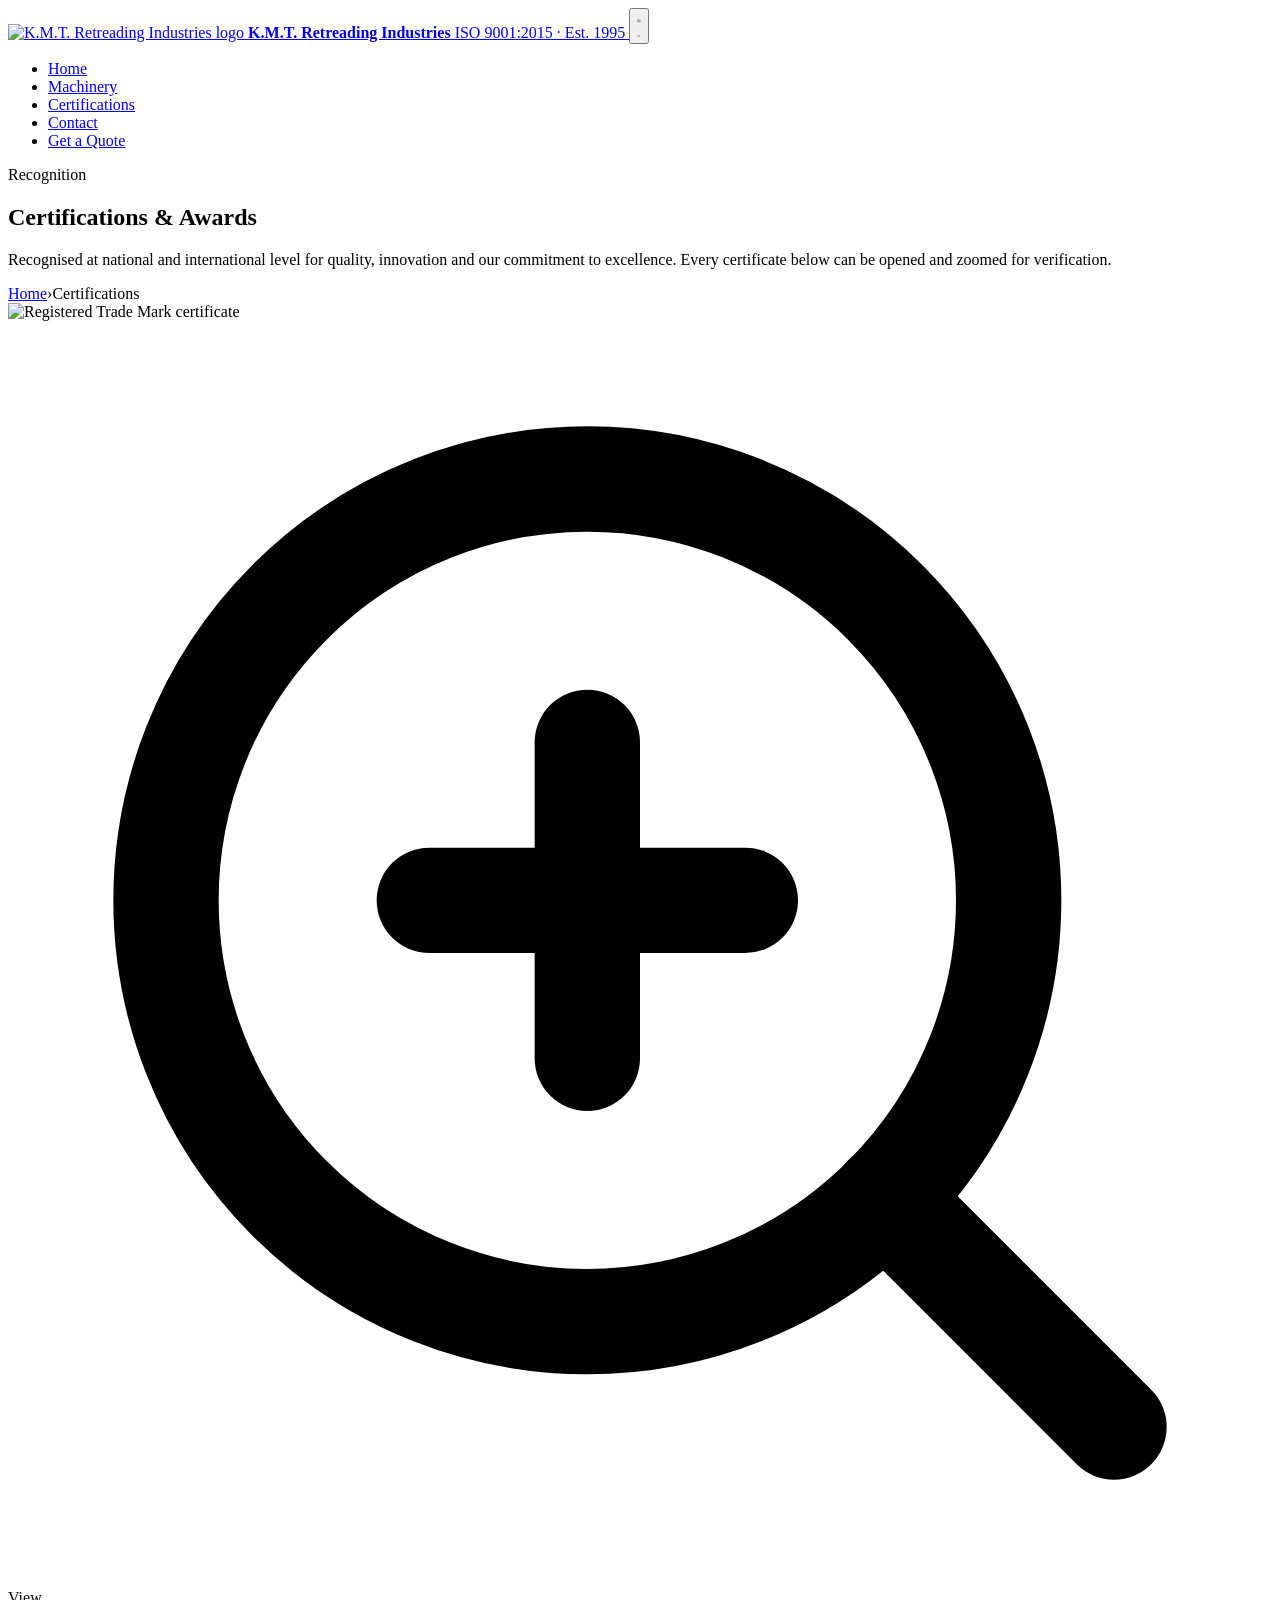
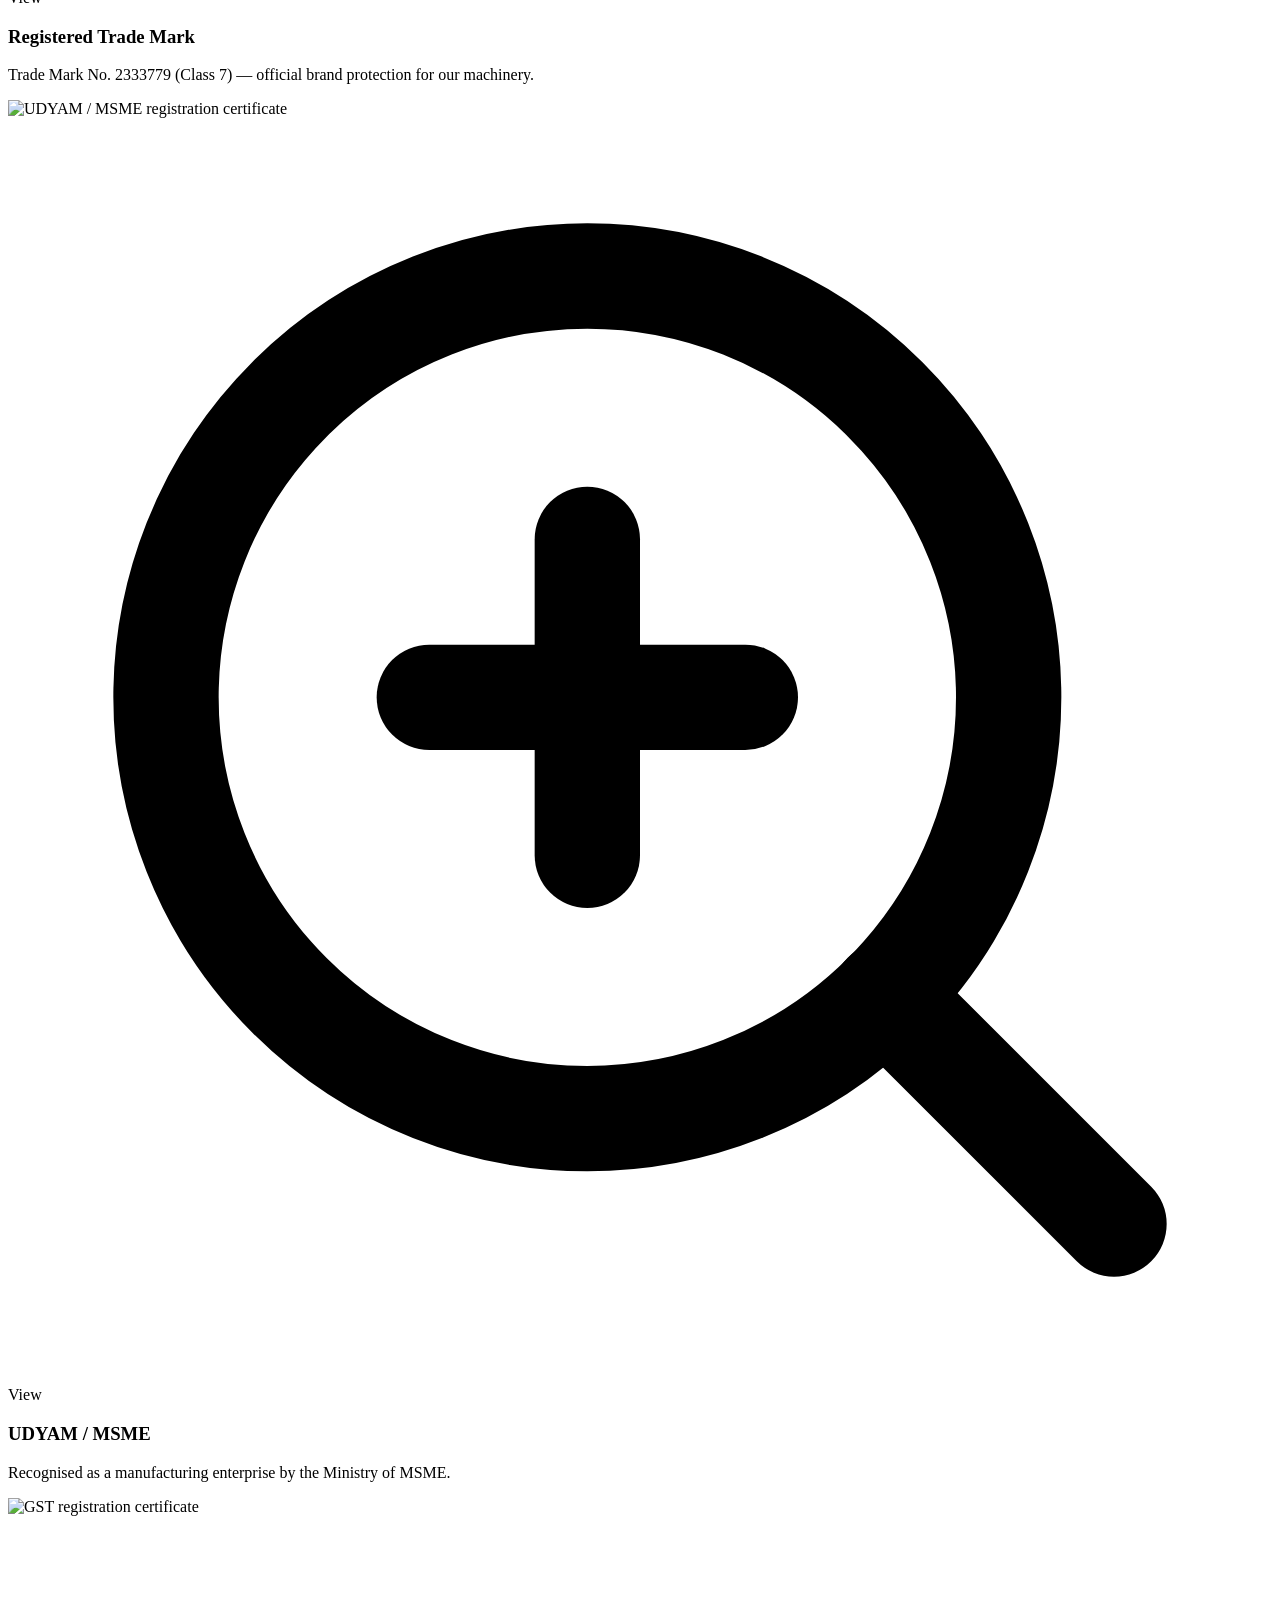
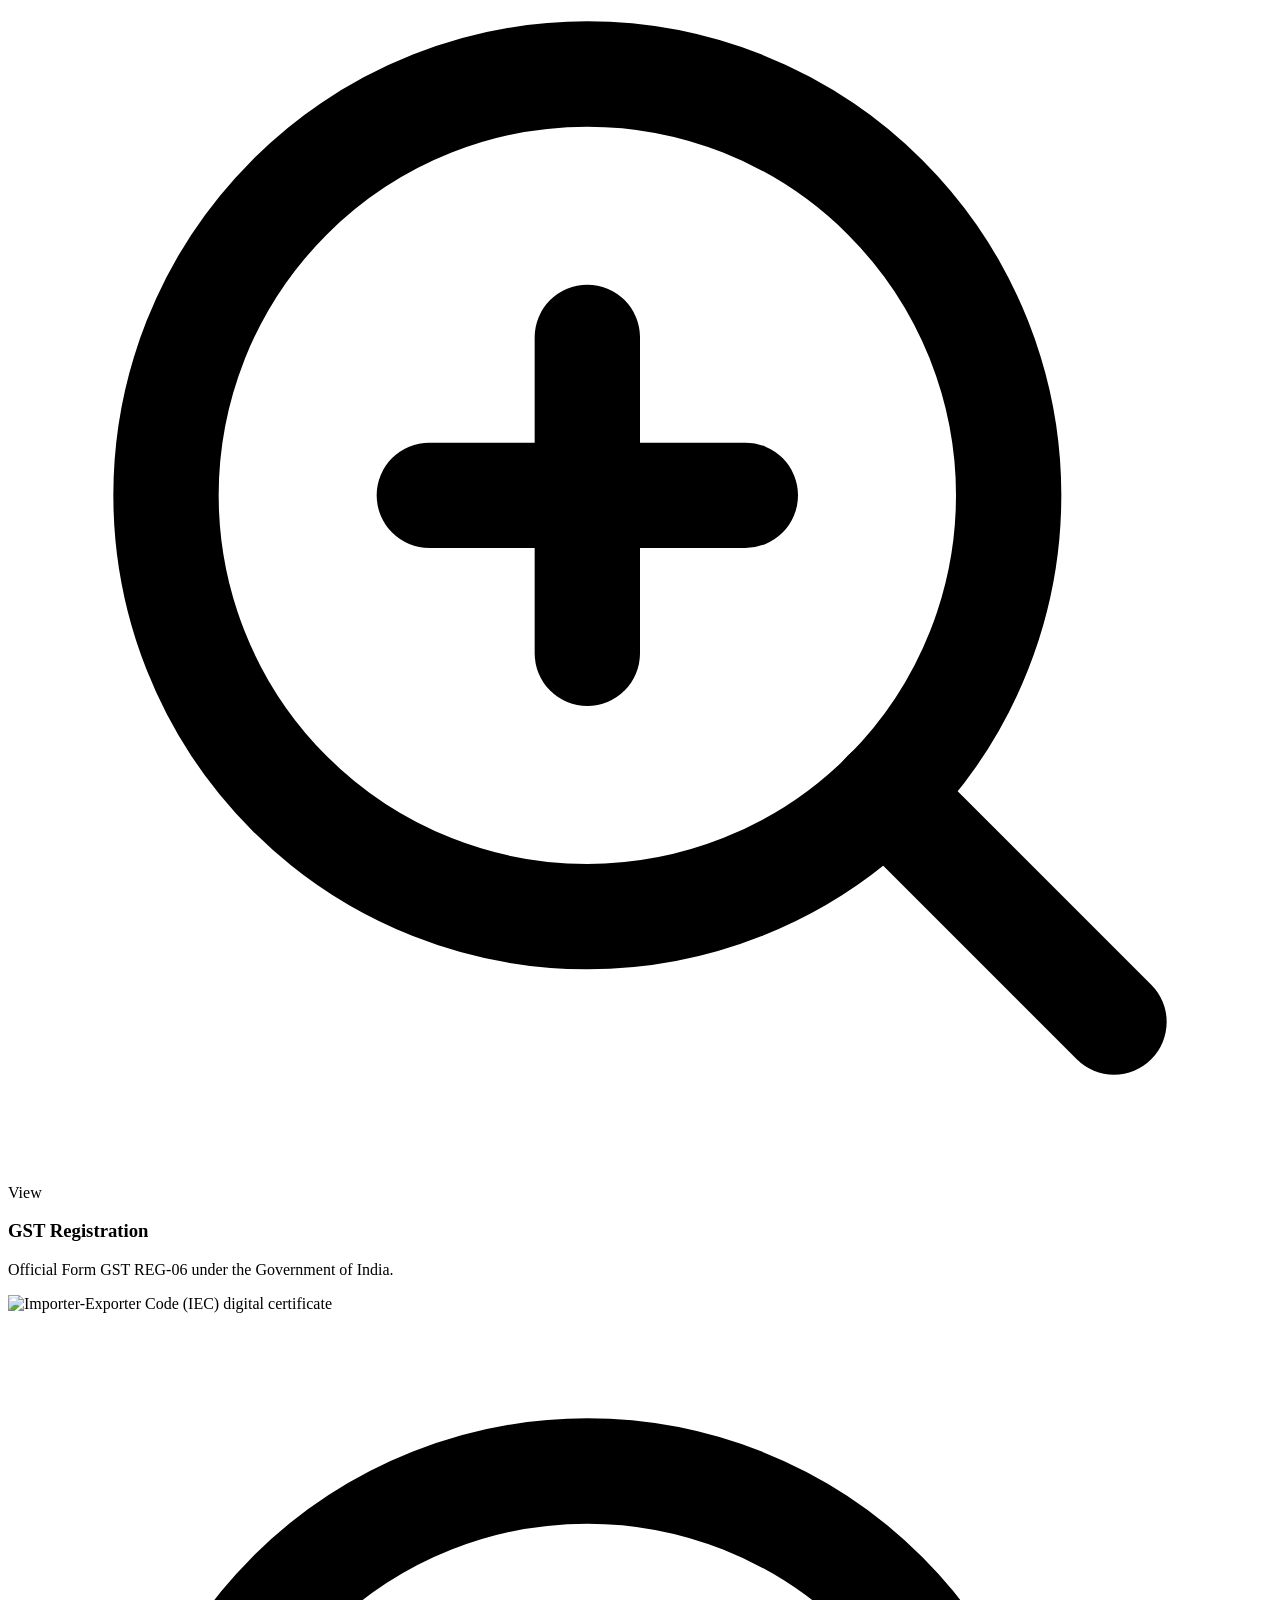
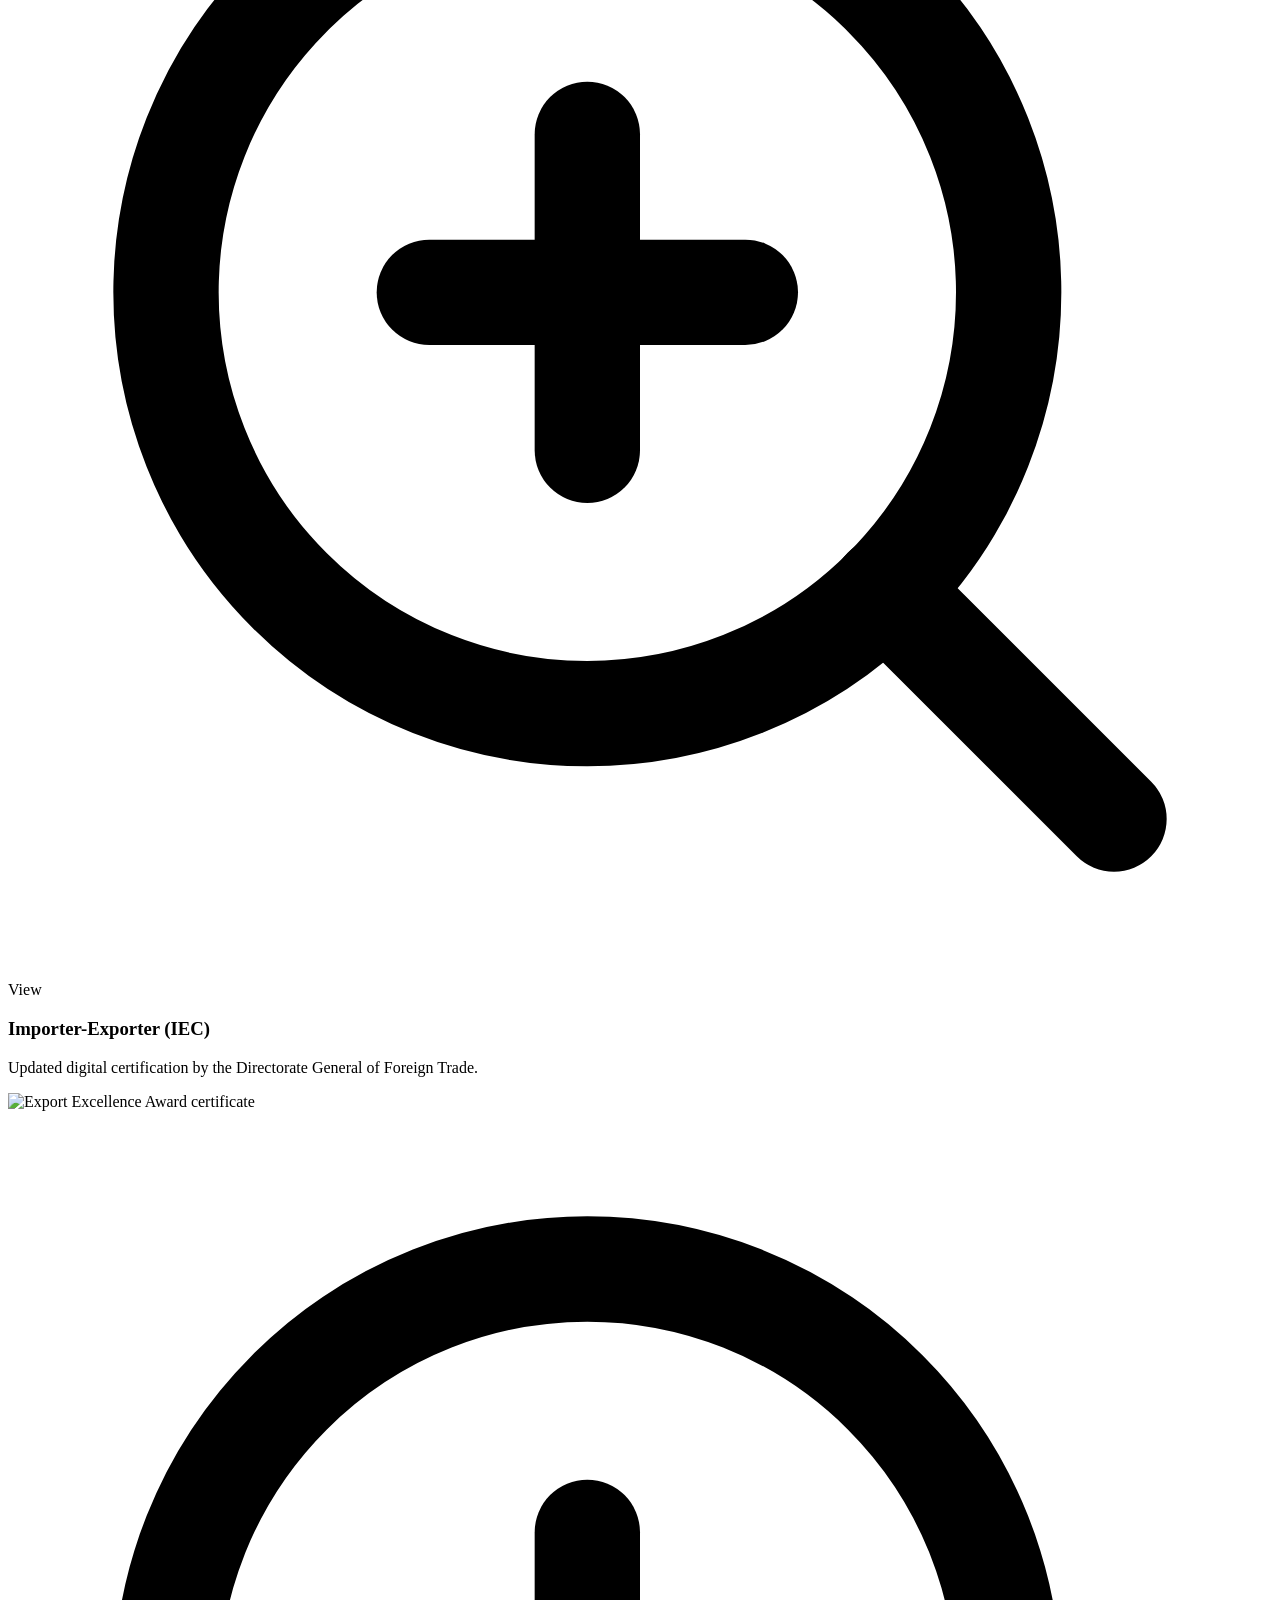
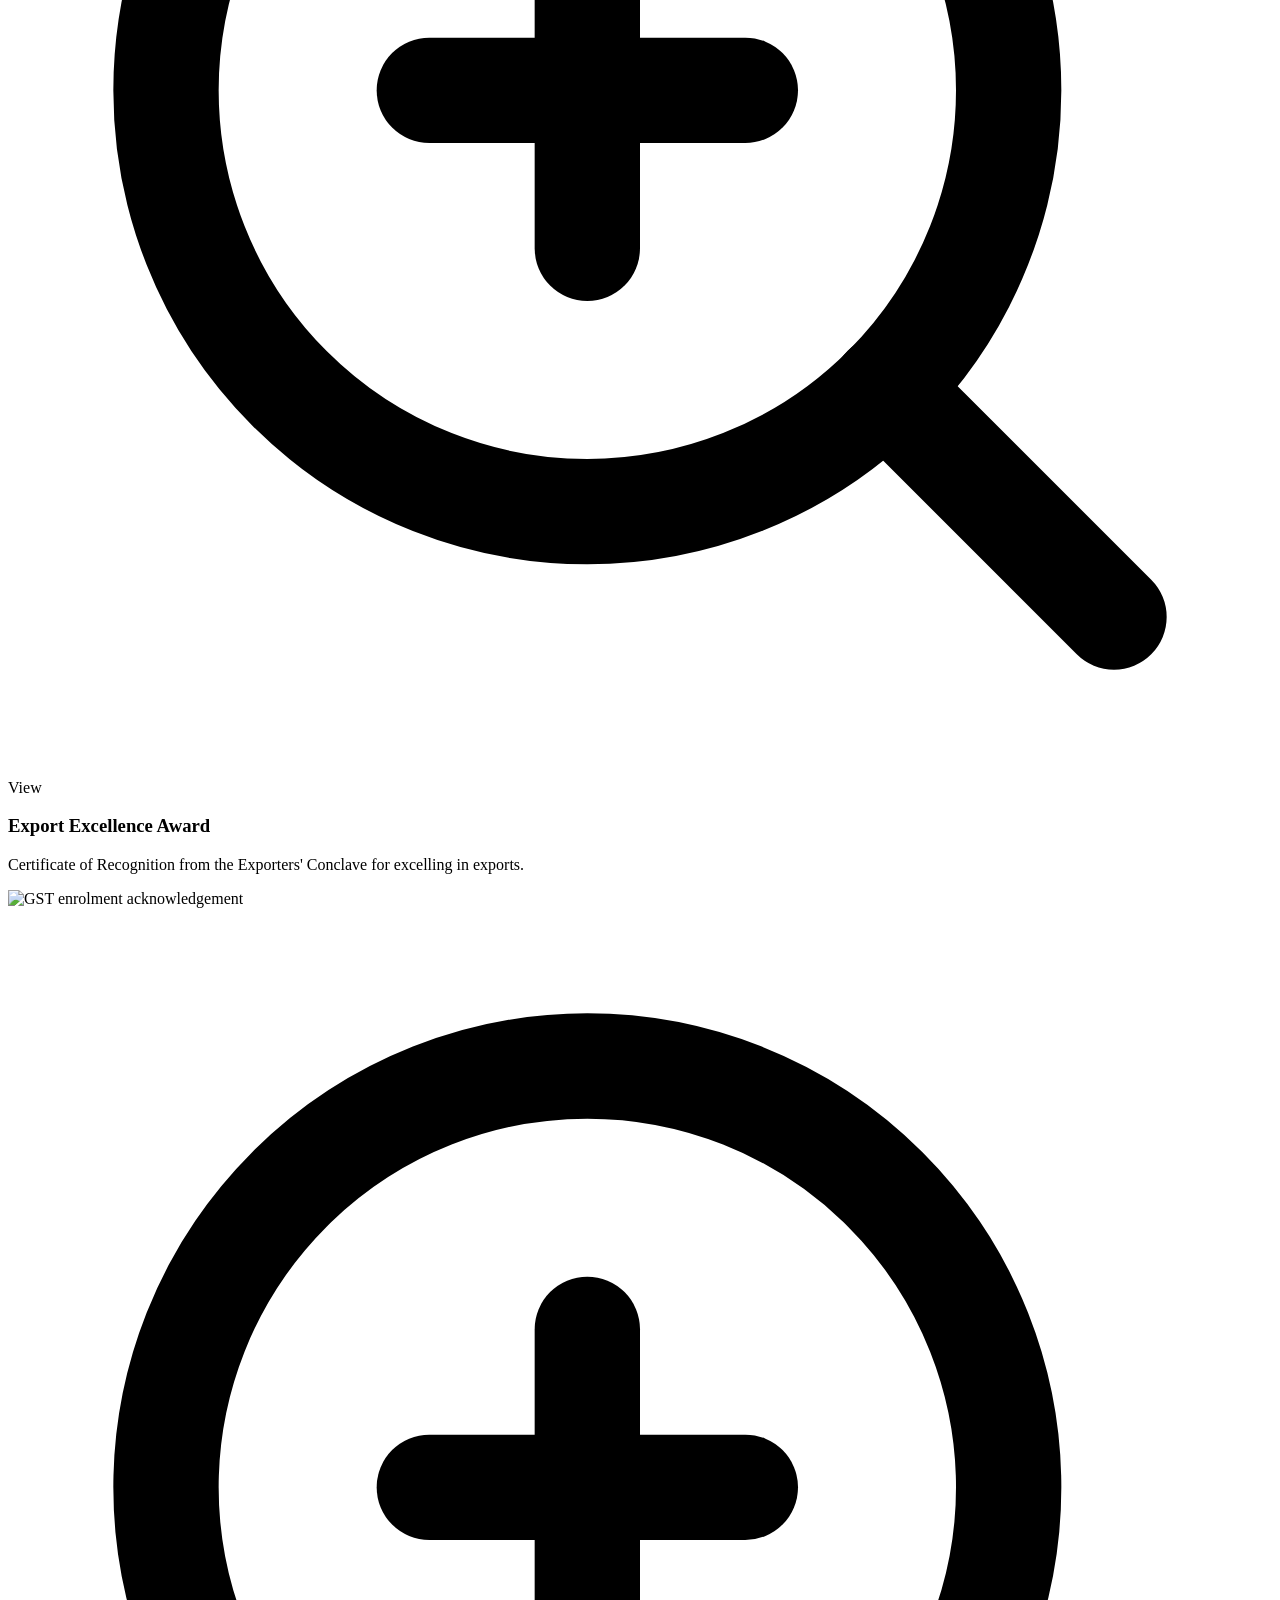
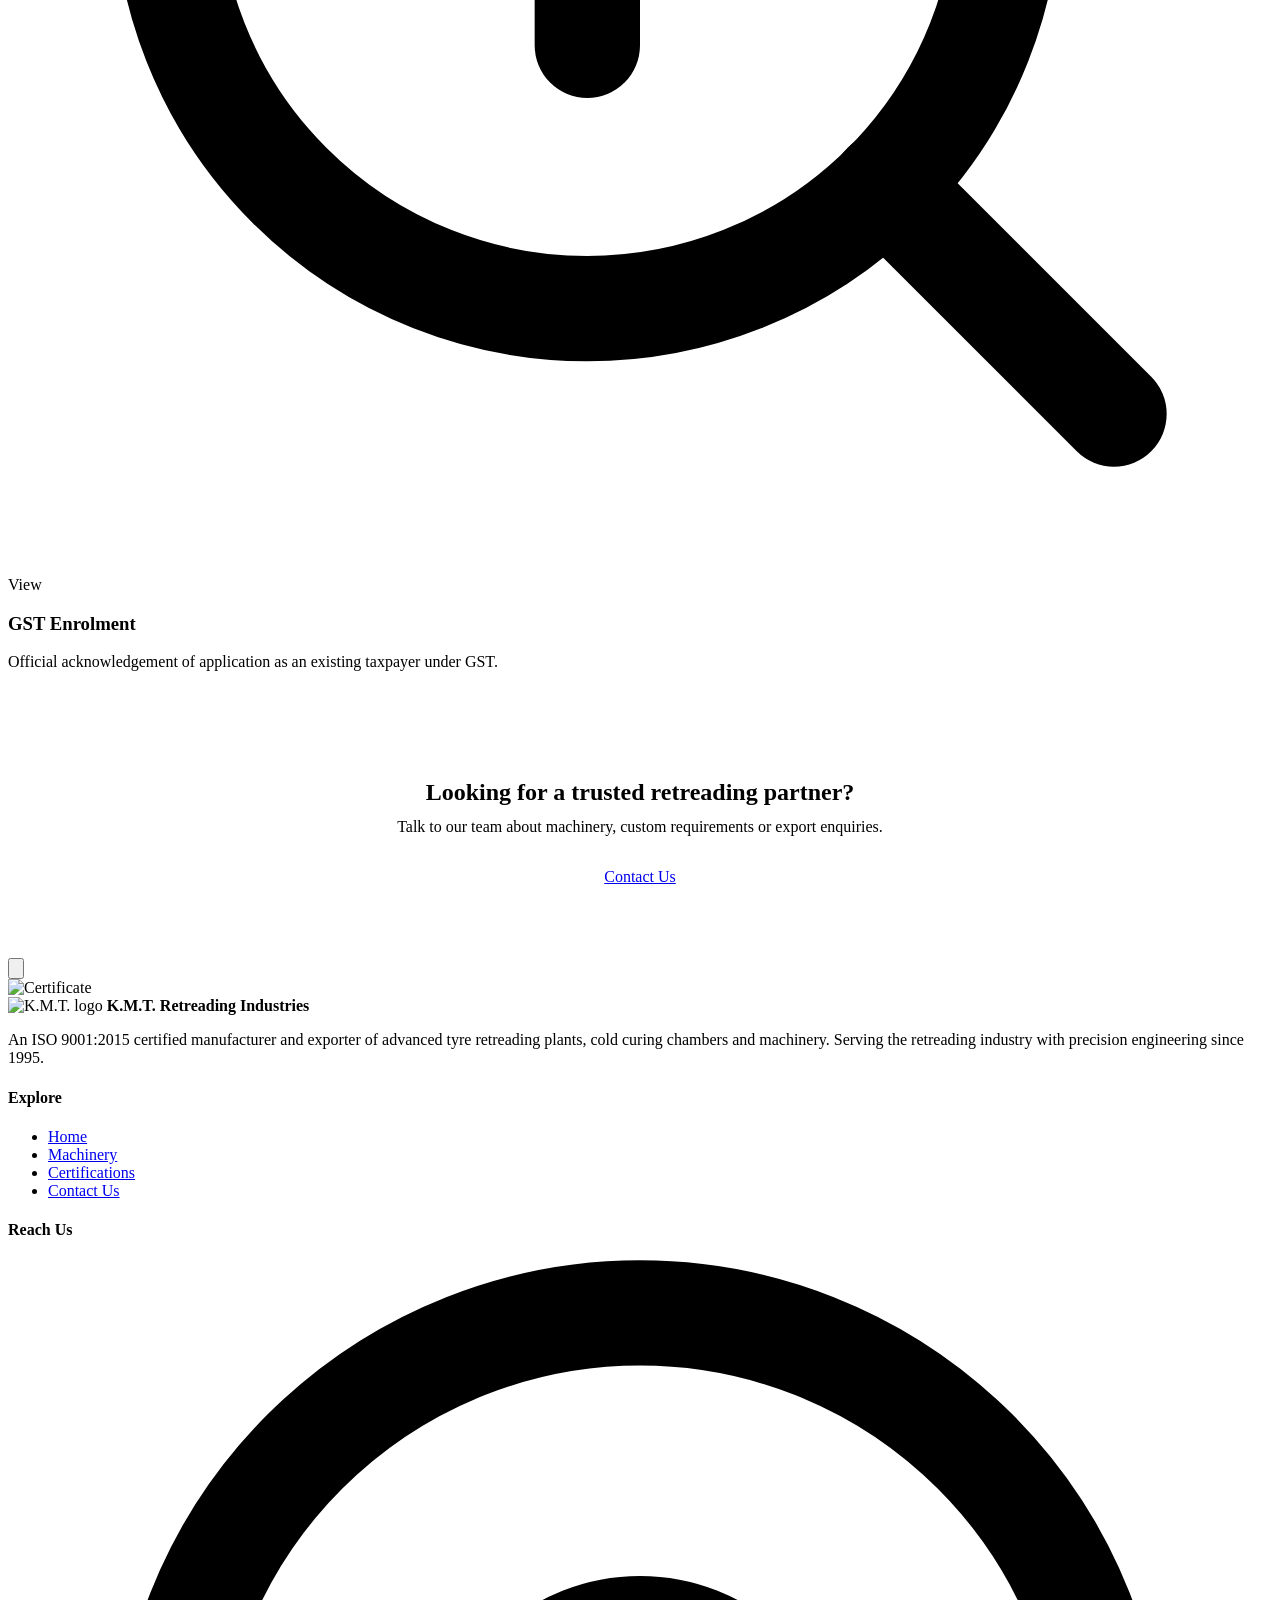
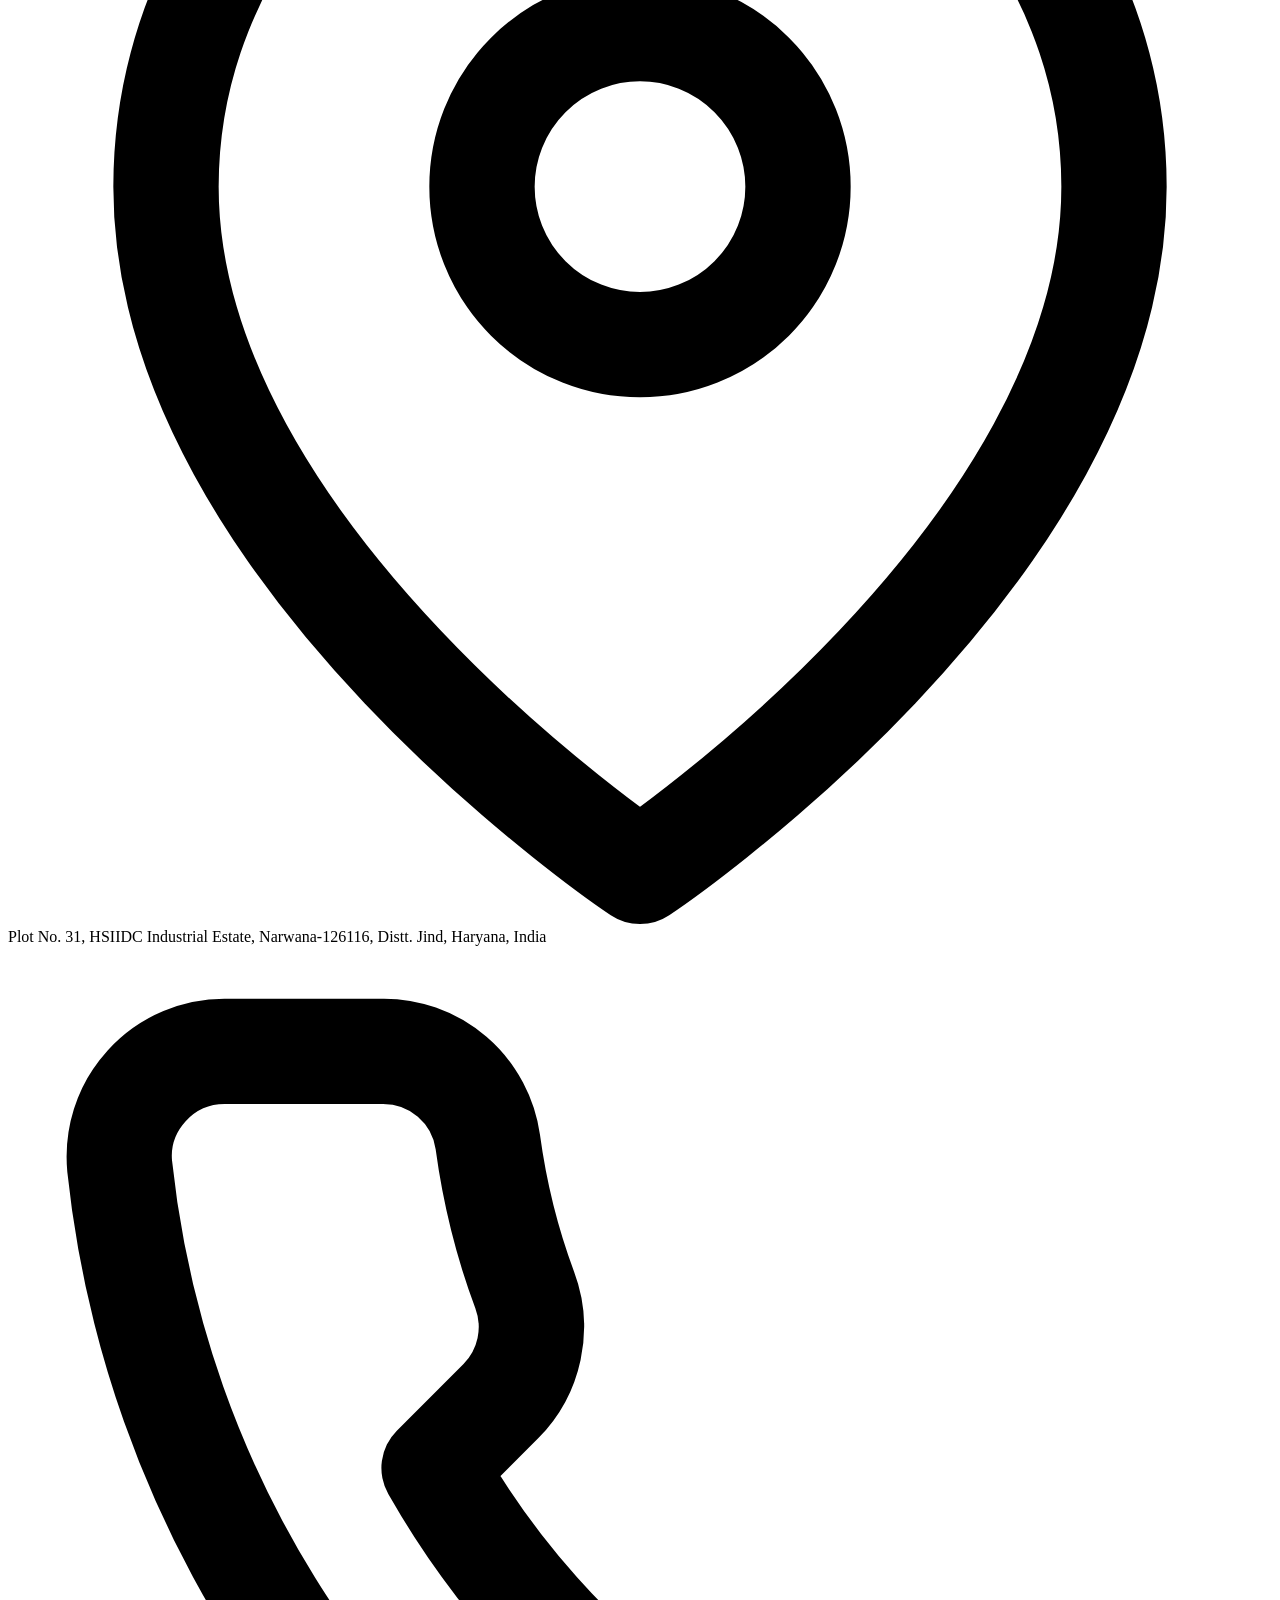
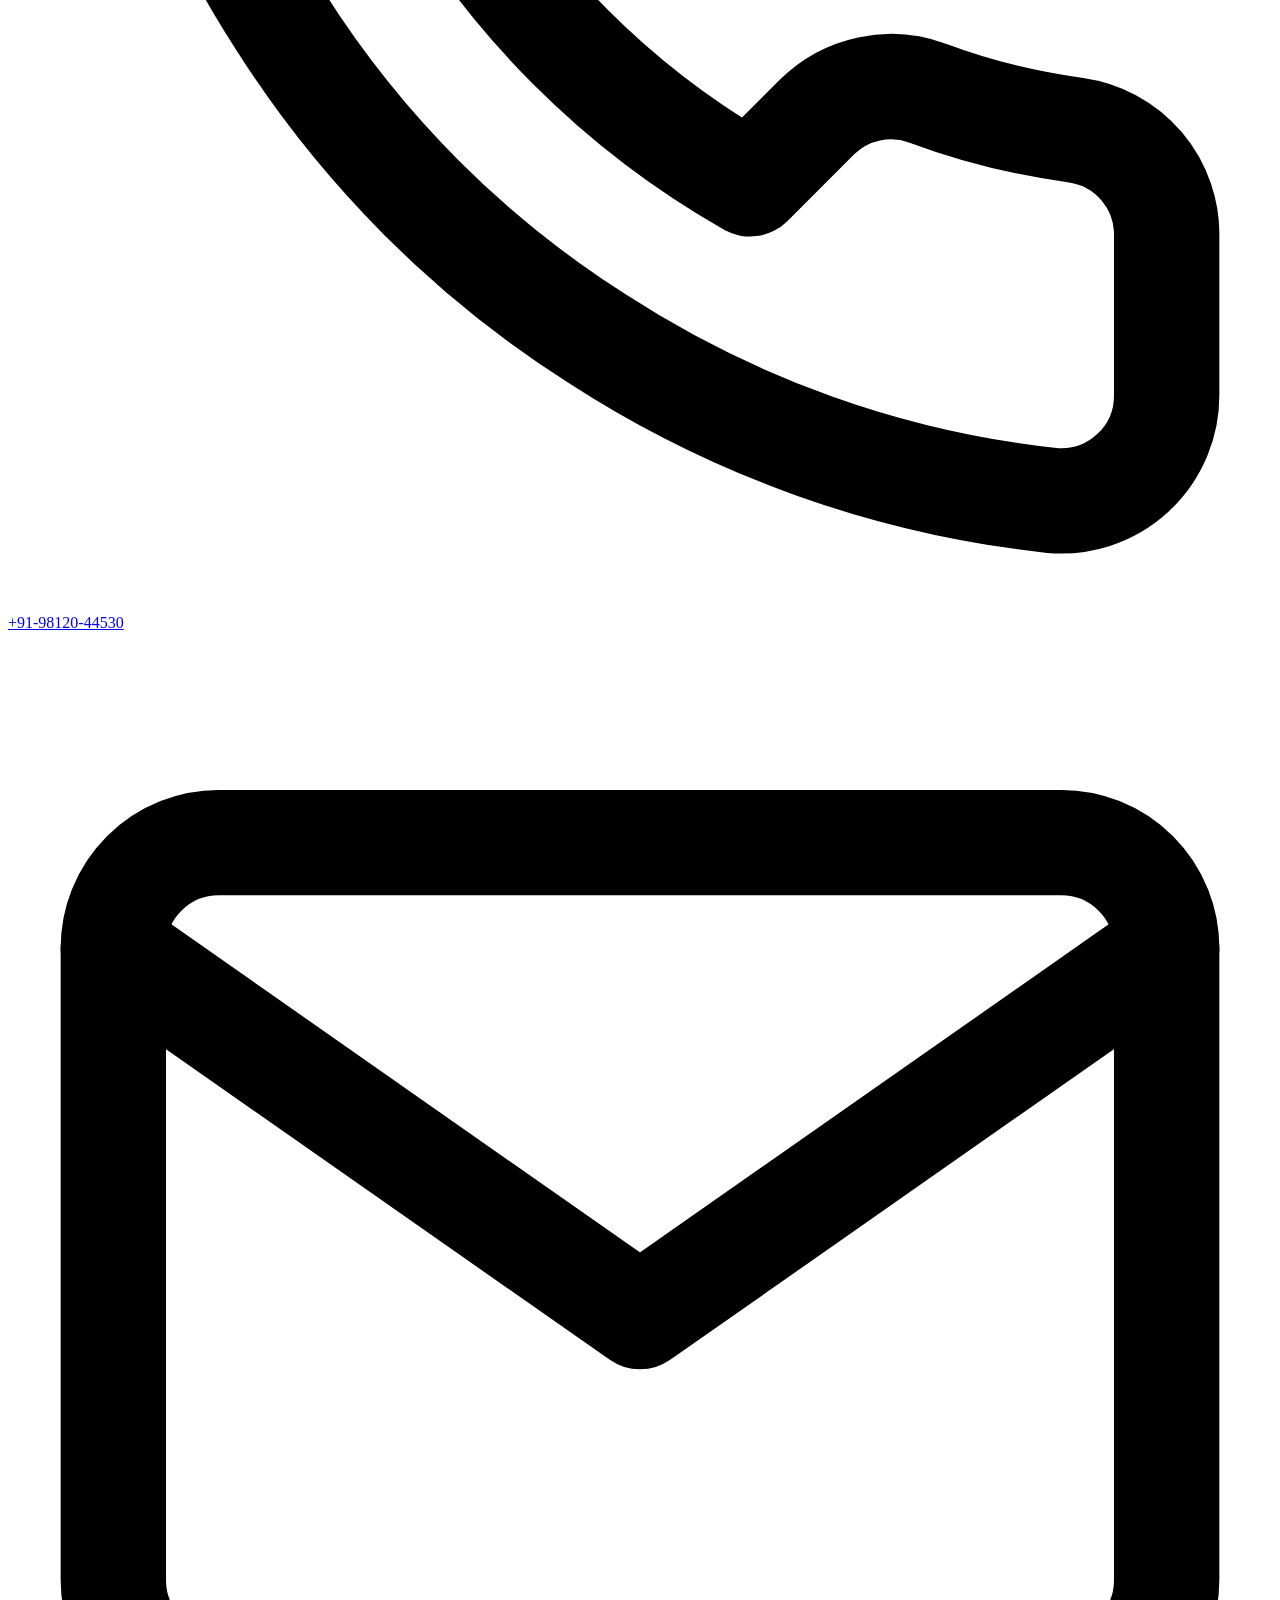
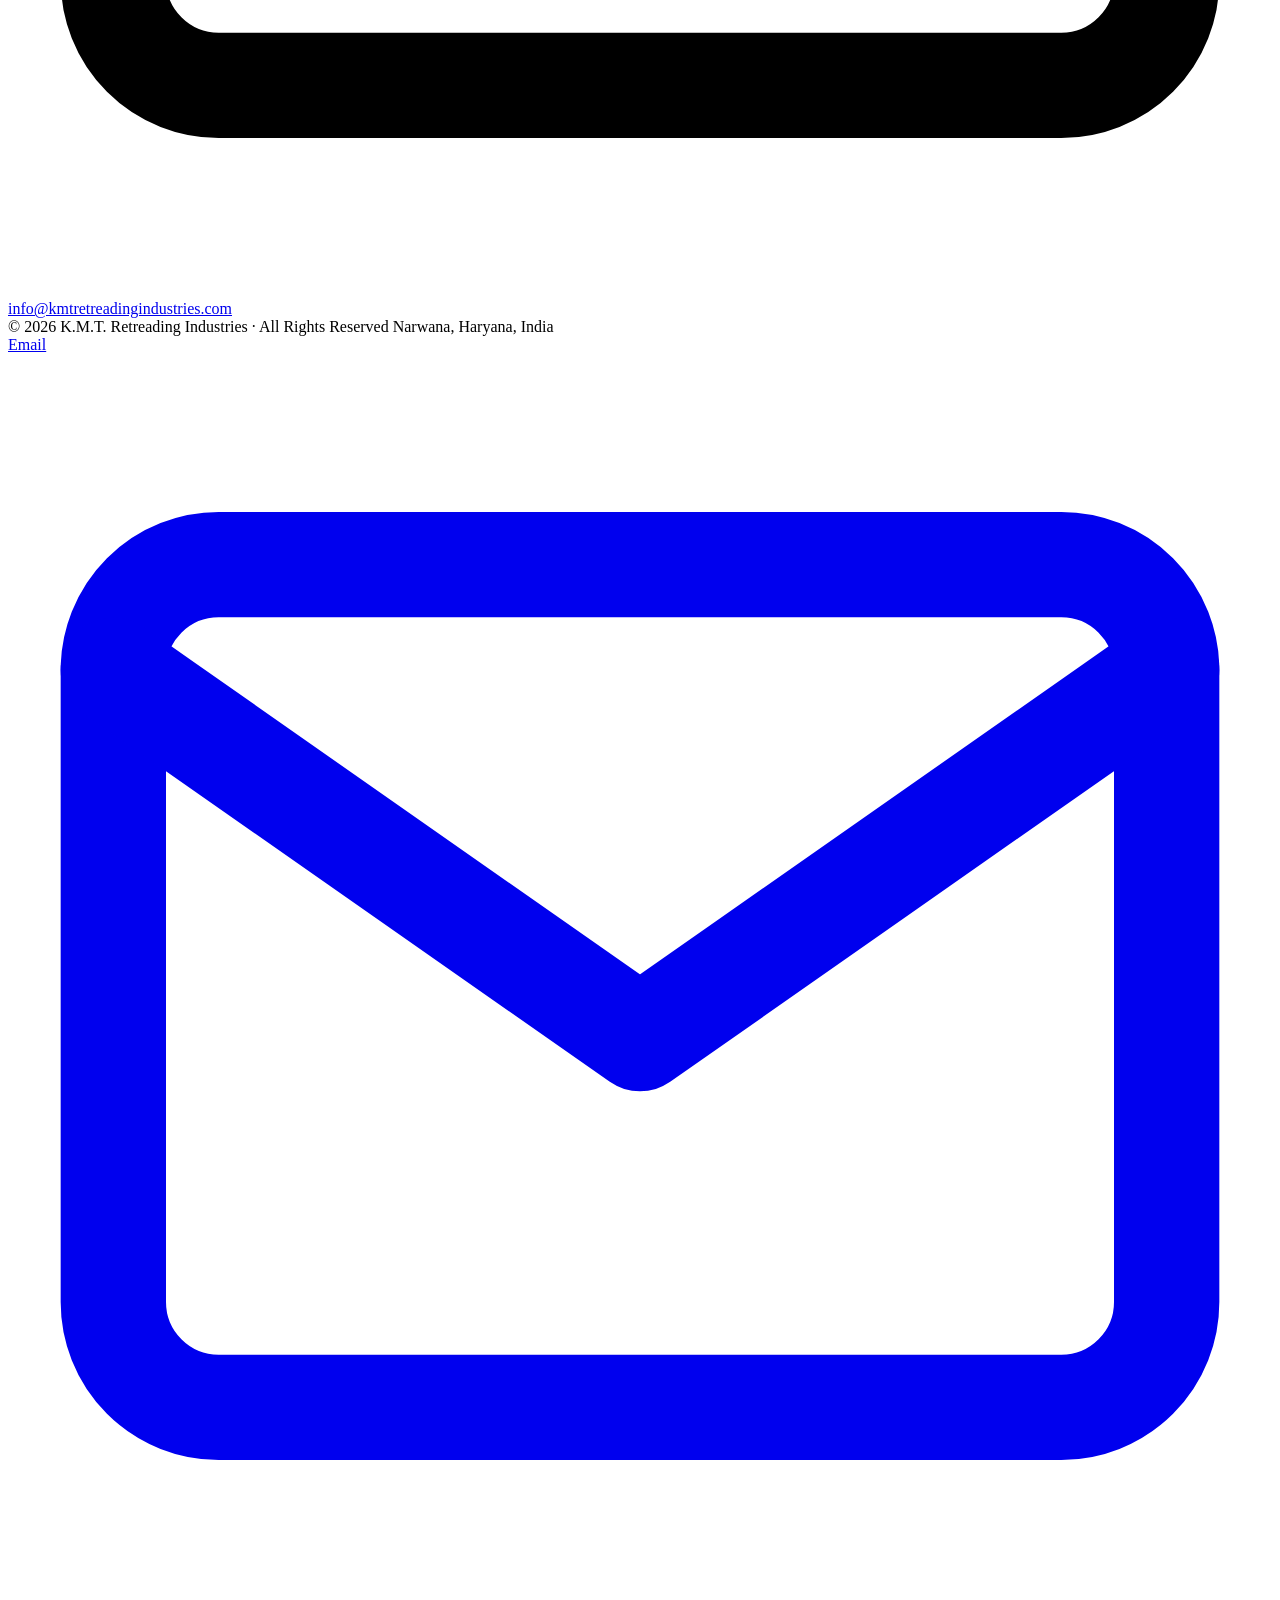
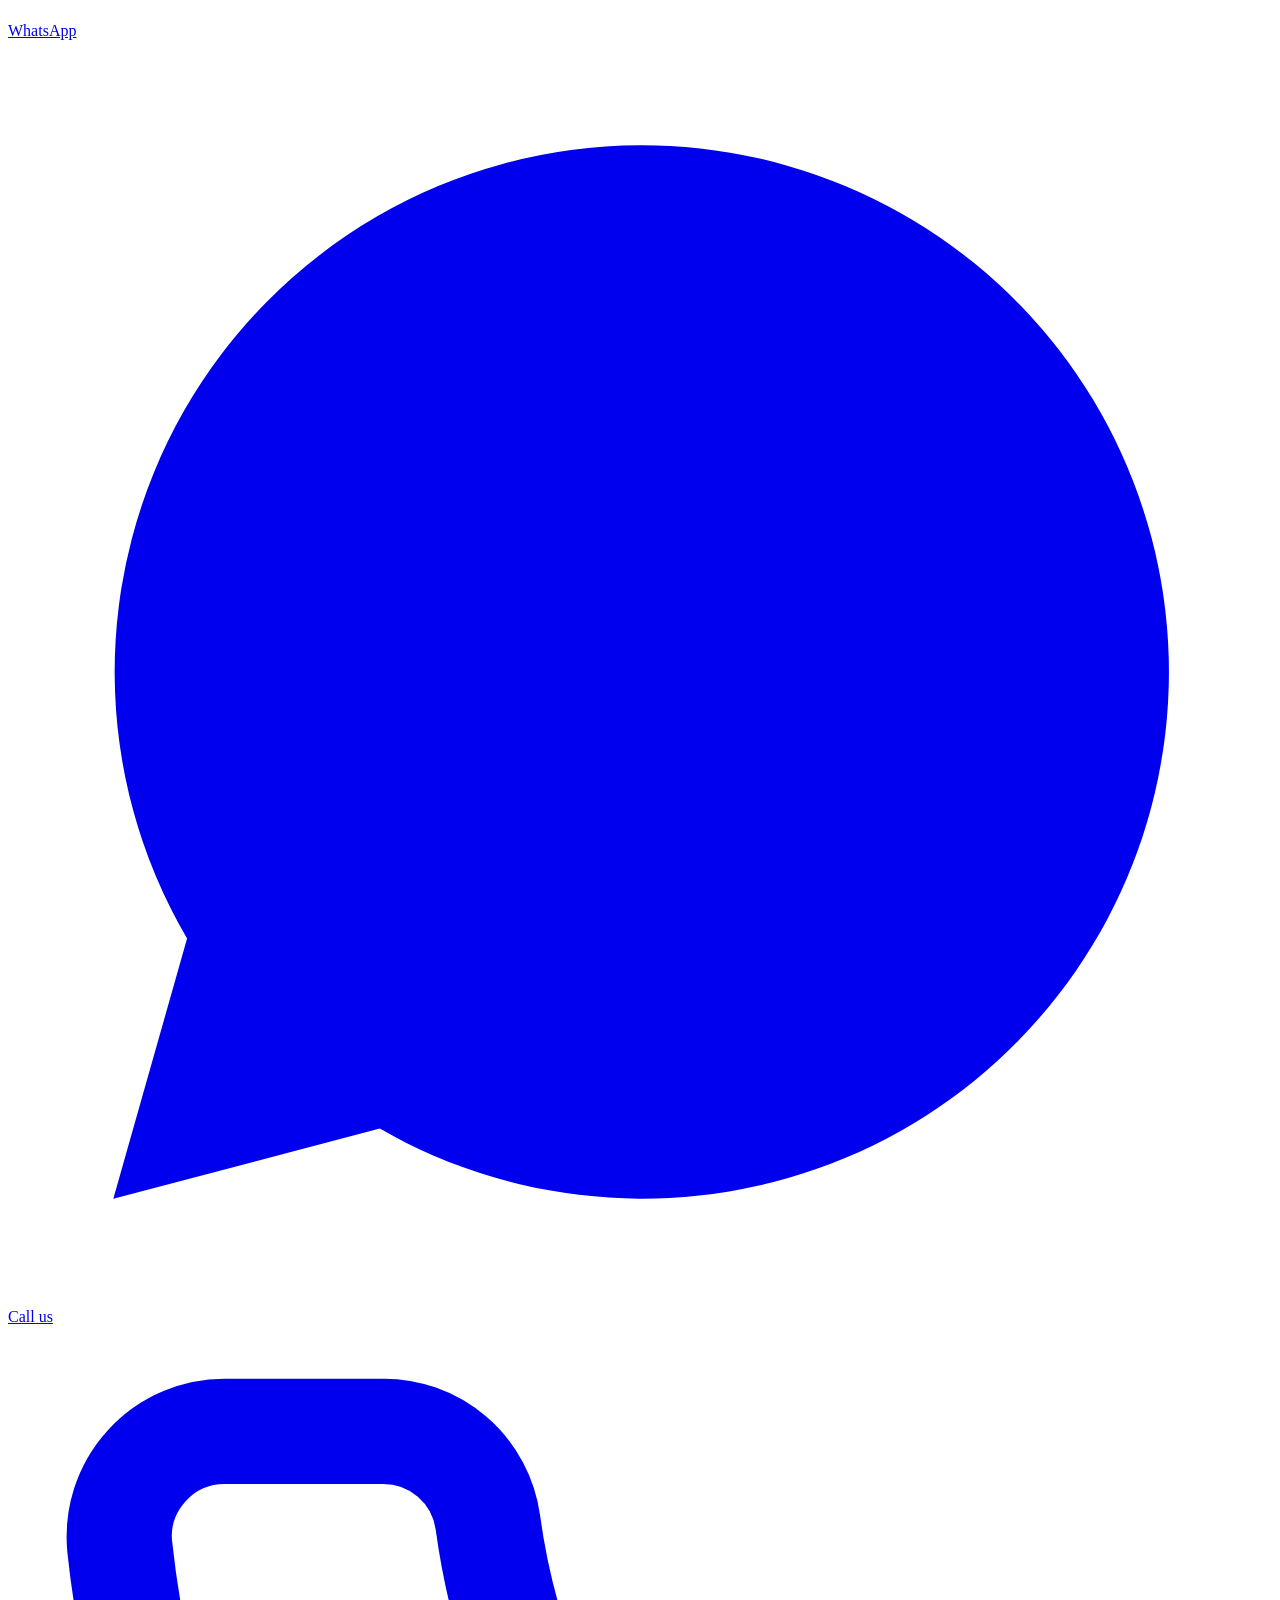
==== certifications.html @ 5069041b "Add files via upload" ====
<!DOCTYPE html>
<html lang="en">
<head>
<meta charset="UTF-8">
<meta name="viewport" content="width=device-width, initial-scale=1.0">
<meta name="description" content="Certifications and awards of K.M.T. Retreading Industries — ISO 9001:2015, Registered Trade Mark, UDYAM/MSME, GST, Importer-Exporter Code (IEC) and the Export Excellence Award.">
<meta name="author" content="K.M.T. Retreading Industries">
<meta property="og:title" content="Certifications & Awards | K.M.T. Retreading Industries">
<meta property="og:description" content="Recognised nationally and internationally for quality, innovation and export excellence.">
<meta property="og:image" content="image/jind.png">
<meta property="og:type" content="website">

<link rel="icon" type="image/png" sizes="192x192" href="image/favicon.png">
<link rel="icon" type="image/png" sizes="32x32" href="image/favicon-32.png">
<link rel="apple-touch-icon" href="image/favicon-180.png">

<title>Certifications & Awards | K.M.T. Retreading Industries</title>

<link rel="preconnect" href="https://fonts.googleapis.com">
<link rel="preconnect" href="https://fonts.gstatic.com" crossorigin>
<link href="https://fonts.googleapis.com/css2?family=Libre+Franklin:wght@400;500;600;700;800;900&family=Source+Sans+3:wght@400;500;600;700&display=swap" rel="stylesheet">
<link rel="stylesheet" href="css/styles.css">
</head>
<body>

<!-- ─── NAV ─── -->
<header class="site-nav">
  <div class="nav-inner">
    <a href="index.html" class="nav-logo">
      <img src="image/favicon.png" alt="K.M.T. Retreading Industries logo" class="nav-logo-img">
      <span class="nav-logo-text">
        <strong>K.M.T. Retreading Industries</strong>
        <span>ISO 9001:2015 · Est. 1995</span>
      </span>
    </a>
    <button class="nav-toggle" id="navToggle" aria-label="Open menu" aria-controls="navMenu" aria-expanded="false">
      <svg class="ico-open" viewBox="0 0 24 24" fill="none" stroke="currentColor" stroke-width="2" stroke-linecap="round"><line x1="3" y1="6" x2="21" y2="6"/><line x1="3" y1="12" x2="21" y2="12"/><line x1="3" y1="18" x2="21" y2="18"/></svg>
      <svg class="ico-close" viewBox="0 0 24 24" fill="none" stroke="currentColor" stroke-width="2" stroke-linecap="round"><line x1="18" y1="6" x2="6" y2="18"/><line x1="6" y1="6" x2="18" y2="18"/></svg>
    </button>
    <nav>
      <ul class="nav-menu" id="navMenu">
        <li><a href="index.html">Home</a></li>
        <li><a href="index.html#products">Machinery</a></li>
        <li><a href="certifications.html" class="active">Certifications</a></li>
        <li><a href="contact.html">Contact</a></li>
        <li><a href="contact.html" class="nav-cta">Get a Quote</a></li>
      </ul>
    </nav>
  </div>
</header>

<!-- ─── PAGE HERO ─── -->
<section class="page-hero">
  <div class="container">
    <span class="section-tag">Recognition</span>
    <h1 class="section-title">Certifications &amp; Awards</h1>
    <p class="section-sub">Recognised at national and international level for quality, innovation and our commitment to excellence. Every certificate below can be opened and zoomed for verification.</p>
    <nav class="breadcrumb" aria-label="Breadcrumb">
      <a href="index.html">Home</a><span>›</span>Certifications
    </nav>
  </div>
</section>

<!-- ─── GALLERY ─── -->
<section class="certs-section">
  <div class="container">
    <div class="certs-gallery">

      <article class="cert-item reveal" data-full="image/c1.jpg" data-title="Registered Trade Mark">
        <div class="cert-img-box">
          <img src="image/c1.jpg" alt="Registered Trade Mark certificate" loading="lazy">
          <div class="cert-overlay"><span><svg viewBox="0 0 24 24" fill="none" stroke="currentColor" stroke-width="2" stroke-linecap="round" stroke-linejoin="round"><circle cx="11" cy="11" r="8"/><line x1="21" y1="21" x2="16.65" y2="16.65"/><line x1="11" y1="8" x2="11" y2="14"/><line x1="8" y1="11" x2="14" y2="11"/></svg> View</span></div>
        </div>
        <div class="cert-info">
          <h3>Registered Trade Mark</h3>
          <p>Trade Mark No. 2333779 (Class 7) — official brand protection for our machinery.</p>
        </div>
      </article>

      <article class="cert-item reveal d1" data-full="image/c4.png" data-title="UDYAM / MSME Registration">
        <div class="cert-img-box">
          <img src="image/c4.png" alt="UDYAM / MSME registration certificate" loading="lazy">
          <div class="cert-overlay"><span><svg viewBox="0 0 24 24" fill="none" stroke="currentColor" stroke-width="2" stroke-linecap="round" stroke-linejoin="round"><circle cx="11" cy="11" r="8"/><line x1="21" y1="21" x2="16.65" y2="16.65"/><line x1="11" y1="8" x2="11" y2="14"/><line x1="8" y1="11" x2="14" y2="11"/></svg> View</span></div>
        </div>
        <div class="cert-info">
          <h3>UDYAM / MSME</h3>
          <p>Recognised as a manufacturing enterprise by the Ministry of MSME.</p>
        </div>
      </article>

      <article class="cert-item reveal d2" data-full="image/c3.png" data-title="GST Registration">
        <div class="cert-img-box">
          <img src="image/c3.png" alt="GST registration certificate" loading="lazy">
          <div class="cert-overlay"><span><svg viewBox="0 0 24 24" fill="none" stroke="currentColor" stroke-width="2" stroke-linecap="round" stroke-linejoin="round"><circle cx="11" cy="11" r="8"/><line x1="21" y1="21" x2="16.65" y2="16.65"/><line x1="11" y1="8" x2="11" y2="14"/><line x1="8" y1="11" x2="14" y2="11"/></svg> View</span></div>
        </div>
        <div class="cert-info">
          <h3>GST Registration</h3>
          <p>Official Form GST REG-06 under the Government of India.</p>
        </div>
      </article>

      <article class="cert-item reveal d3" data-full="image/c5.png" data-title="Importer-Exporter Code (Digital)">
        <div class="cert-img-box">
          <img src="image/c5.png" alt="Importer-Exporter Code (IEC) digital certificate" loading="lazy">
          <div class="cert-overlay"><span><svg viewBox="0 0 24 24" fill="none" stroke="currentColor" stroke-width="2" stroke-linecap="round" stroke-linejoin="round"><circle cx="11" cy="11" r="8"/><line x1="21" y1="21" x2="16.65" y2="16.65"/><line x1="11" y1="8" x2="11" y2="14"/><line x1="8" y1="11" x2="14" y2="11"/></svg> View</span></div>
        </div>
        <div class="cert-info">
          <h3>Importer-Exporter (IEC)</h3>
          <p>Updated digital certification by the Directorate General of Foreign Trade.</p>
        </div>
      </article>

      <article class="cert-item reveal" data-full="image/jind.png" data-title="Export Excellence Award">
        <div class="cert-img-box award">
          <img src="image/jind.png" alt="Export Excellence Award certificate" loading="lazy">
          <div class="cert-overlay"><span><svg viewBox="0 0 24 24" fill="none" stroke="currentColor" stroke-width="2" stroke-linecap="round" stroke-linejoin="round"><circle cx="11" cy="11" r="8"/><line x1="21" y1="21" x2="16.65" y2="16.65"/><line x1="11" y1="8" x2="11" y2="14"/><line x1="8" y1="11" x2="14" y2="11"/></svg> View</span></div>
        </div>
        <div class="cert-info">
          <h3>Export Excellence Award</h3>
          <p>Certificate of Recognition from the Exporters' Conclave for excelling in exports.</p>
        </div>
      </article>

      <article class="cert-item reveal d1" data-full="image/c6.png" data-title="GST Enrolment Acknowledgement">
        <div class="cert-img-box">
          <img src="image/c6.png" alt="GST enrolment acknowledgement" loading="lazy">
          <div class="cert-overlay"><span><svg viewBox="0 0 24 24" fill="none" stroke="currentColor" stroke-width="2" stroke-linecap="round" stroke-linejoin="round"><circle cx="11" cy="11" r="8"/><line x1="21" y1="21" x2="16.65" y2="16.65"/><line x1="11" y1="8" x2="11" y2="14"/><line x1="8" y1="11" x2="14" y2="11"/></svg> View</span></div>
        </div>
        <div class="cert-info">
          <h3>GST Enrolment</h3>
          <p>Official acknowledgement of application as an existing taxpayer under GST.</p>
        </div>
      </article>

    </div>
  </div>
</section>

<!-- ─── CTA ─── -->
<section class="contact-section" style="padding-top:clamp(48px,6vw,72px);padding-bottom:clamp(48px,6vw,72px);">
  <div class="container" style="text-align:center;">
    <h2 class="section-title" style="margin-bottom:0.75rem;">Looking for a trusted retreading partner?</h2>
    <p class="section-sub" style="margin:0 auto 2rem;">Talk to our team about machinery, custom requirements or export enquiries.</p>
    <a href="contact.html" class="btn btn-primary">Contact Us</a>
  </div>
</section>

<!-- ─── LIGHTBOX ─── -->
<div class="interactive-cert-lightbox" id="certLightbox">
  <button class="cert-lightbox-close" aria-label="Close">
    <svg viewBox="0 0 24 24" fill="none" stroke="currentColor" stroke-width="2" stroke-linecap="round"><line x1="18" y1="6" x2="6" y2="18"/><line x1="6" y1="6" x2="18" y2="18"/></svg>
  </button>
  <div class="interactive-cert-wrapper">
    <img id="certLightboxImg" src="" alt="Certificate">
  </div>
</div>

<!-- ─── FOOTER ─── -->
<footer class="site-footer">
  <div class="container">
    <div class="footer-grid">
      <div class="footer-col-about">
        <div class="footer-brand">
          <img src="image/favicon.png" alt="K.M.T. logo">
          <strong>K.M.T. Retreading Industries</strong>
        </div>
        <p class="footer-about">An ISO 9001:2015 certified manufacturer and exporter of advanced tyre retreading plants, cold curing chambers and machinery. Serving the retreading industry with precision engineering since 1995.</p>
      </div>
      <div class="footer-col">
        <h4>Explore</h4>
        <ul>
          <li><a href="index.html">Home</a></li>
          <li><a href="index.html#products">Machinery</a></li>
          <li><a href="certifications.html">Certifications</a></li>
          <li><a href="contact.html">Contact Us</a></li>
        </ul>
      </div>
      <div class="footer-col">
        <h4>Reach Us</h4>
        <div class="footer-contact-item">
          <svg viewBox="0 0 24 24" fill="none" stroke="currentColor" stroke-width="2" stroke-linecap="round" stroke-linejoin="round"><path d="M21 10c0 7-9 13-9 13s-9-6-9-13a9 9 0 0 1 18 0z"/><circle cx="12" cy="10" r="3"/></svg>
          <span>Plot No. 31, HSIIDC Industrial Estate, Narwana-126116, Distt. Jind, Haryana, India</span>
        </div>
        <div class="footer-contact-item">
          <svg viewBox="0 0 24 24" fill="none" stroke="currentColor" stroke-width="2" stroke-linecap="round" stroke-linejoin="round"><path d="M22 16.92v3a2 2 0 0 1-2.18 2 19.79 19.79 0 0 1-8.63-3.07 19.5 19.5 0 0 1-6-6 19.79 19.79 0 0 1-3.07-8.67A2 2 0 0 1 4.11 2h3a2 2 0 0 1 2 1.72c.13.96.36 1.9.7 2.81a2 2 0 0 1-.45 2.11L8.09 9.91a16 16 0 0 0 6 6l1.27-1.27a2 2 0 0 1 2.11-.45c.91.34 1.85.57 2.81.7A2 2 0 0 1 22 16.92z"/></svg>
          <span><a href="tel:+919812044530">+91-98120-44530</a></span>
        </div>
        <div class="footer-contact-item">
          <svg viewBox="0 0 24 24" fill="none" stroke="currentColor" stroke-width="2" stroke-linecap="round" stroke-linejoin="round"><rect x="2" y="4" width="20" height="16" rx="2"/><polyline points="22,6 12,13 2,6"/></svg>
          <span><a href="mailto:info@kmtretreadingindustries.com">info@kmtretreadingindustries.com</a></span>
        </div>
      </div>
    </div>
    <div class="footer-bottom">
      <span>&copy; <span class="js-year">2026</span> K.M.T. Retreading Industries · All Rights Reserved</span>
      <span class="made">Narwana, Haryana, India</span>
    </div>
  </div>
</footer>

<!-- ─── FLOATING ENQUIRY ─── -->
<div class="fab" id="fab">
  <div class="fab-actions">
    <a class="fab-action fab-email" href="mailto:info@kmtretreadingindustries.com?subject=Enquiry%20from%20website" aria-label="Email us">
      <span class="fab-label">Email</span>
      <span class="fab-circle"><svg viewBox="0 0 24 24" fill="none" stroke="currentColor" stroke-width="2" stroke-linecap="round" stroke-linejoin="round"><rect x="2" y="4" width="20" height="16" rx="2"/><polyline points="22,6 12,13 2,6"/></svg></span>
    </a>
    <a class="fab-action fab-wa" href="https://wa.me/919812044530?text=Hello%20K.M.T.%2C%20I%20would%20like%20to%20enquire%20about%20your%20retreading%20machinery." target="_blank" rel="noopener" aria-label="Chat on WhatsApp">
      <span class="fab-label">WhatsApp</span>
      <span class="fab-circle"><svg viewBox="0 0 24 24" fill="currentColor"><path d="M17.47 14.38c-.3-.15-1.74-.86-2-.96-.27-.1-.46-.15-.65.15-.2.3-.75.96-.92 1.15-.17.2-.34.22-.63.08-.3-.15-1.25-.46-2.38-1.47-.88-.78-1.47-1.75-1.64-2.05-.17-.3-.02-.46.13-.6.13-.13.3-.34.45-.51.15-.17.2-.3.3-.5.1-.2.05-.37-.02-.52-.08-.15-.65-1.58-.9-2.16-.24-.56-.48-.48-.65-.49h-.56c-.2 0-.5.07-.77.37-.26.3-1 .98-1 2.4 0 1.4 1.03 2.76 1.17 2.96.15.2 2.02 3.08 4.9 4.32.68.3 1.22.47 1.64.6.69.22 1.31.19 1.81.12.55-.08 1.74-.71 1.98-1.4.24-.68.24-1.27.17-1.4-.07-.12-.27-.2-.56-.34zM12 2a10 10 0 0 0-8.6 15.06L2 22l5.06-1.33A10 10 0 1 0 12 2z"/></svg></span>
    </a>
    <a class="fab-action fab-call" href="tel:+919812044530" aria-label="Call us">
      <span class="fab-label">Call us</span>
      <span class="fab-circle"><svg viewBox="0 0 24 24" fill="none" stroke="currentColor" stroke-width="2" stroke-linecap="round" stroke-linejoin="round"><path d="M22 16.92v3a2 2 0 0 1-2.18 2 19.79 19.79 0 0 1-8.63-3.07 19.5 19.5 0 0 1-6-6 19.79 19.79 0 0 1-3.07-8.67A2 2 0 0 1 4.11 2h3a2 2 0 0 1 2 1.72c.13.96.36 1.9.7 2.81a2 2 0 0 1-.45 2.11L8.09 9.91a16 16 0 0 0 6 6l1.27-1.27a2 2 0 0 1 2.11-.45c.91.34 1.85.57 2.81.7A2 2 0 0 1 22 16.92z"/></svg></span>
    </a>
  </div>
  <button class="fab-toggle" id="fabToggle" aria-label="Open enquiry options" aria-expanded="false">
    <svg class="ico-chat" viewBox="0 0 24 24" fill="none" stroke="currentColor" stroke-width="2" stroke-linecap="round" stroke-linejoin="round"><path d="M21 11.5a8.38 8.38 0 0 1-.9 3.8 8.5 8.5 0 0 1-7.6 4.7 8.38 8.38 0 0 1-3.8-.9L3 21l1.9-5.7a8.38 8.38 0 0 1-.9-3.8 8.5 8.5 0 0 1 4.7-7.6 8.38 8.38 0 0 1 3.8-.9h.5a8.48 8.48 0 0 1 8 8v.5z"/></svg>
    <svg class="ico-x" viewBox="0 0 24 24" fill="none" stroke="currentColor" stroke-width="2" stroke-linecap="round"><line x1="18" y1="6" x2="6" y2="18"/><line x1="6" y1="6" x2="18" y2="18"/></svg>
  </button>
</div>

<script src="js/site.js"></script>
<script src="js/certs.js"></script>
</body>
</html>
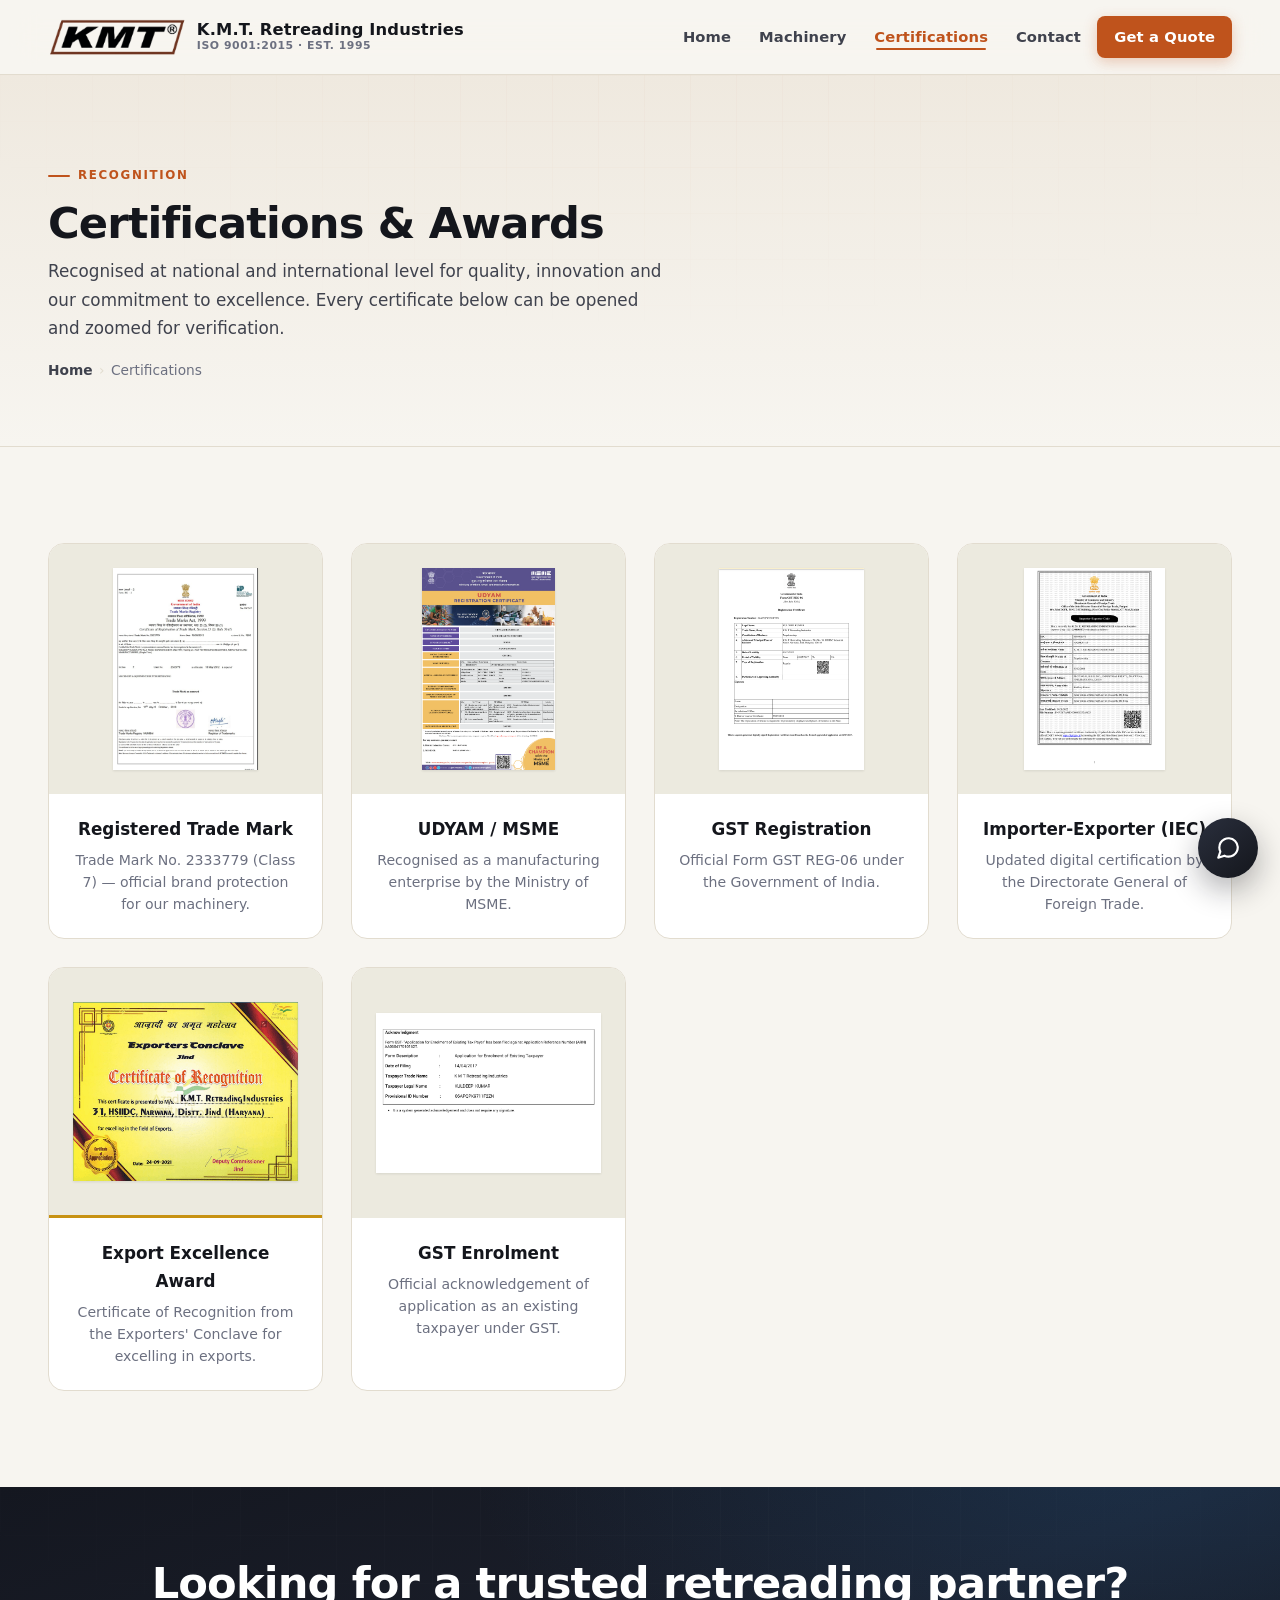
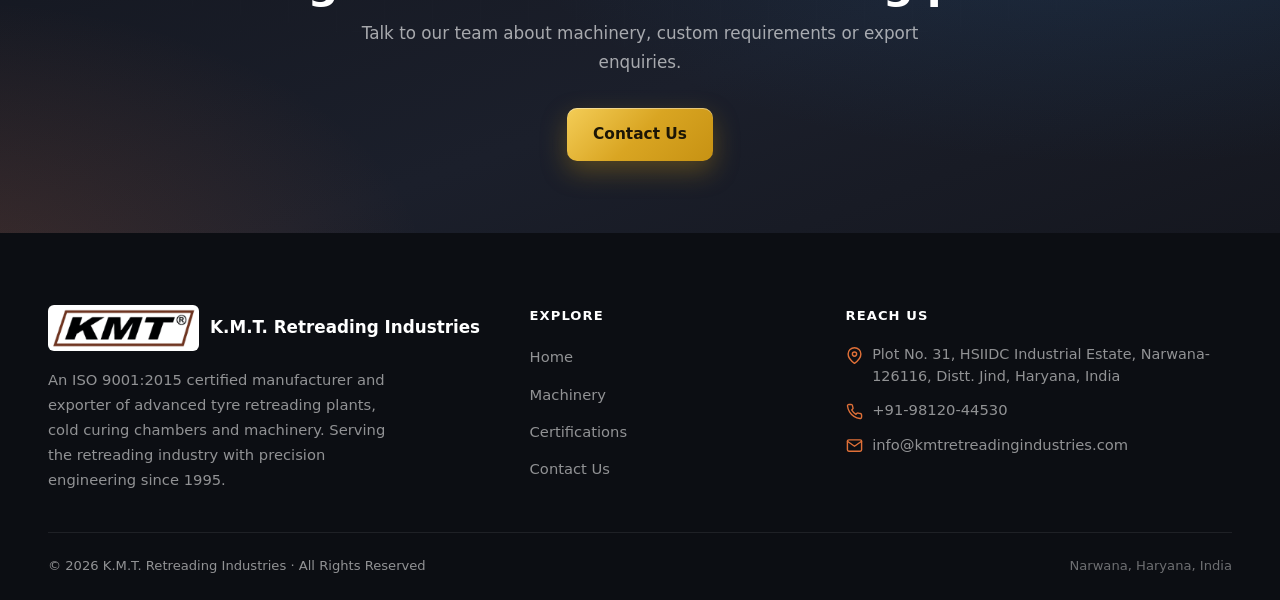
==== commit 92bdd272: "Add files via upload" ====
--- a/certifications.html
+++ b/certifications.html
@@ -10,7 +10,6 @@
 <meta property="og:image" content="image/jind.png">
 <meta property="og:type" content="website">
 
-<link rel="icon" type="image/png" sizes="192x192" href="image/favicon.png">
 <link rel="icon" type="image/png" sizes="32x32" href="image/favicon-32.png">
 <link rel="apple-touch-icon" href="image/favicon-180.png">
 
--- a/css/styles.css
+++ b/css/styles.css
@@ -0,0 +1,607 @@
+/* ============================================================
+   K.M.T. Retreading Industries — Shared Stylesheet
+   Type: Libre Franklin (headings) + Source Sans 3 (body)
+   ============================================================ */
+
+:root {
+  /* Ink / neutrals */
+  --ink: #14161c;
+  --ink-2: #3f424d;
+  --ink-3: #6c7080;
+  --paper: #f7f5f0;
+  --paper-2: #efe9df;
+  --paper-3: #e2dccf;
+  --white: #ffffff;
+
+  /* Brand — copper/rust (matches KMT logo border) */
+  --accent: #bf531c;
+  --accent-2: #e07038;
+  --accent-pale: #fbefe7;
+  --accent-dark: #9c4216;
+
+  /* Steel blue */
+  --steel: #1a4d7a;
+  --steel-2: #2169ab;
+  --steel-pale: #e9f1fb;
+
+  /* Gold (awards) */
+  --gold: #c79213;
+  --gold-pale: #fbf4e0;
+
+  /* Dark surfaces */
+  --char: #16181f;
+  --char-2: #0c0e13;
+
+  /* Feedback */
+  --wa: #25d366;
+  --danger: #d64545;
+
+  /* Type */
+  --font-head: 'Libre Franklin', system-ui, -apple-system, Segoe UI, sans-serif;
+  --font-body: 'Source Sans 3', system-ui, -apple-system, Segoe UI, sans-serif;
+
+  /* Elevation */
+  --shadow-sm: 0 1px 3px rgba(15,17,23,0.06), 0 1px 2px rgba(15,17,23,0.04);
+  --shadow-md: 0 6px 18px rgba(15,17,23,0.08), 0 2px 8px rgba(15,17,23,0.05);
+  --shadow-lg: 0 22px 50px rgba(15,17,23,0.13), 0 8px 24px rgba(15,17,23,0.07);
+
+  /* Layout */
+  --maxw: 1480px;
+  --radius: 16px;
+  --nav-h: 74px;
+}
+
+* , *::before, *::after { margin: 0; padding: 0; box-sizing: border-box; }
+
+html { scroll-behavior: smooth; scroll-padding-top: calc(var(--nav-h) + 16px); }
+
+body {
+  font-family: var(--font-body);
+  background: var(--paper);
+  color: var(--ink);
+  line-height: 1.65;
+  font-size: 1.02rem;
+  overflow-x: hidden;
+  -webkit-font-smoothing: antialiased;
+  text-rendering: optimizeLegibility;
+}
+
+img { display: block; max-width: 100%; }
+a { color: inherit; }
+
+h1, h2, h3, h4, .font-head { font-family: var(--font-head); }
+
+.container { max-width: var(--maxw); margin: 0 auto; padding: 0 clamp(1.25rem, 5vw, 3rem); }
+
+/* ─────────────────────────  NAV  ───────────────────────── */
+.site-nav {
+  position: sticky;
+  top: 0;
+  z-index: 100;
+  background: rgba(247, 245, 240, 0.85);
+  backdrop-filter: saturate(180%) blur(18px);
+  -webkit-backdrop-filter: saturate(180%) blur(18px);
+  border-bottom: 1px solid var(--paper-3);
+  transition: border-color 0.25s, box-shadow 0.25s, background 0.25s;
+}
+.site-nav.scrolled {
+  border-bottom-color: var(--paper-3);
+  box-shadow: 0 4px 20px rgba(15,17,23,0.06);
+}
+.nav-inner {
+  max-width: var(--maxw);
+  margin: 0 auto;
+  height: var(--nav-h);
+  padding: 0 clamp(1.25rem, 5vw, 3rem);
+  display: flex;
+  align-items: center;
+  justify-content: space-between;
+  gap: 1rem;
+}
+
+.nav-logo { display: flex; align-items: center; gap: 0.7rem; text-decoration: none; }
+.nav-logo { flex-shrink: 1; min-width: 0; }
+.nav-logo-img {
+  height: 38px; width: auto; max-width: 150px;
+  object-fit: contain;
+  border-radius: 4px;
+  flex-shrink: 0;
+}
+.nav-logo-text { display: flex; flex-direction: column; line-height: 1.15; }
+.nav-logo-text strong {
+  font-family: var(--font-head);
+  font-size: 1.02rem;
+  font-weight: 700;
+  letter-spacing: 0.01em;
+  color: var(--ink);
+}
+.nav-logo-text span {
+  font-size: 0.68rem;
+  color: var(--ink-3);
+  letter-spacing: 0.05em;
+  text-transform: uppercase;
+  font-weight: 600;
+}
+
+.nav-menu { display: flex; align-items: center; gap: 0.3rem; list-style: none; flex-wrap: nowrap; }
+.nav-menu a {
+  text-decoration: none;
+  color: var(--ink-2);
+  font-size: 0.92rem;
+  font-weight: 600;
+  letter-spacing: 0.01em;
+  padding: 0.5rem 0.72rem;
+  border-radius: 8px;
+  position: relative;
+  white-space: nowrap;
+  transition: color 0.2s, background 0.2s;
+}
+.nav-menu a:not(.nav-cta):hover { color: var(--accent); background: var(--accent-pale); }
+.nav-menu a.active:not(.nav-cta) { color: var(--accent); }
+.nav-menu a.active:not(.nav-cta)::after {
+  content: ''; position: absolute; left: 0.85rem; right: 0.85rem; bottom: 0.15rem;
+  height: 2px; background: var(--accent); border-radius: 2px;
+}
+
+.nav-cta {
+  background: var(--accent);
+  color: var(--white) !important;
+  padding: 0.55rem 1.05rem !important;
+  border-radius: 9px;
+  font-weight: 700 !important;
+  white-space: nowrap;
+  display: inline-flex; align-items: center; gap: 0.4rem;
+  box-shadow: 0 4px 14px rgba(191,83,28,0.28);
+  transition: background 0.2s, transform 0.15s, box-shadow 0.2s;
+}
+.nav-cta:hover { background: var(--accent-dark); transform: translateY(-1px); box-shadow: 0 8px 22px rgba(191,83,28,0.34); }
+
+.nav-toggle {
+  display: none;
+  background: transparent; border: 1.5px solid var(--paper-3);
+  width: 44px; height: 44px; border-radius: 10px;
+  cursor: pointer; color: var(--ink); align-items: center; justify-content: center;
+}
+.nav-toggle svg { width: 22px; height: 22px; }
+.nav-toggle .ico-close { display: none; }
+.nav-toggle[aria-expanded="true"] .ico-open { display: none; }
+.nav-toggle[aria-expanded="true"] .ico-close { display: block; }
+
+/* ─────────────────────────  BUTTONS  ───────────────────────── */
+.btn {
+  display: inline-flex; align-items: center; justify-content: center; gap: 0.5rem;
+  font-family: var(--font-body);
+  font-weight: 700; font-size: 0.96rem;
+  padding: 0.85rem 1.6rem; border-radius: 10px;
+  text-decoration: none; cursor: pointer; border: none;
+  transition: transform 0.15s, box-shadow 0.2s, background 0.2s, border-color 0.2s, color 0.2s;
+}
+.btn svg { width: 18px; height: 18px; }
+.btn-primary { background: var(--accent); color: var(--white); box-shadow: 0 6px 18px rgba(191,83,28,0.25); }
+.btn-primary:hover { background: var(--accent-dark); transform: translateY(-2px); box-shadow: 0 12px 26px rgba(191,83,28,0.32); }
+.btn-ghost { background: var(--white); color: var(--ink); border: 1.5px solid var(--paper-3); }
+.btn-ghost:hover { border-color: var(--ink-3); transform: translateY(-2px); box-shadow: var(--shadow-md); }
+.btn-dark { background: var(--ink); color: var(--white); }
+.btn-dark:hover { background: #000; transform: translateY(-2px); box-shadow: var(--shadow-md); }
+
+/* ─────────────────────────  SECTION PRIMITIVES  ───────────────────────── */
+section { padding: clamp(56px, 8vw, 96px) 0; }
+.section-tag {
+  display: inline-flex; align-items: center; gap: 0.5rem;
+  font-size: 0.74rem; font-weight: 700; text-transform: uppercase; letter-spacing: 0.14em;
+  color: var(--accent); margin-bottom: 0.85rem;
+}
+.section-tag::before { content: ''; width: 22px; height: 2px; background: var(--accent); border-radius: 2px; }
+.section-title {
+  font-family: var(--font-head);
+  font-size: clamp(1.85rem, 3.4vw, 2.7rem);
+  font-weight: 800; letter-spacing: -0.02em;
+  color: var(--ink); line-height: 1.12; margin-bottom: 0.85rem;
+}
+.section-sub { font-size: 1.05rem; color: var(--ink-2); max-width: 620px; line-height: 1.7; }
+
+/* ─────────────────────────  PAGE HERO (sub-pages)  ───────────────────────── */
+.page-hero {
+  background: linear-gradient(180deg, var(--paper-2), var(--paper));
+  border-bottom: 1px solid var(--paper-3);
+  padding: clamp(48px, 7vw, 84px) 0 clamp(40px, 6vw, 64px);
+  position: relative; overflow: hidden;
+}
+.page-hero::after {
+  content: ''; position: absolute; inset: 0; z-index: 0; opacity: 0.5;
+  background-image: linear-gradient(rgba(191,83,28,0.05) 1px, transparent 1px),
+                    linear-gradient(90deg, rgba(191,83,28,0.05) 1px, transparent 1px);
+  background-size: 46px 46px;
+  -webkit-mask-image: radial-gradient(ellipse 80% 100% at 50% 0%, #000, transparent 75%);
+  mask-image: radial-gradient(ellipse 80% 100% at 50% 0%, #000, transparent 75%);
+}
+.page-hero .container { position: relative; z-index: 1; }
+.page-hero .section-title { margin-bottom: 0.6rem; }
+.breadcrumb { font-size: 0.86rem; color: var(--ink-3); margin-top: 1rem; }
+.breadcrumb a { color: var(--ink-2); text-decoration: none; font-weight: 600; }
+.breadcrumb a:hover { color: var(--accent); }
+.breadcrumb span { margin: 0 0.4rem; color: var(--paper-3); }
+
+/* ─────────────────────────  HOME HERO  ───────────────────────── */
+.hero { padding: clamp(40px, 5vw, 64px) 0 clamp(48px, 6vw, 80px); }
+.hero-grid {
+  display: grid;
+  grid-template-columns: 1.05fr 1fr;
+  align-items: center;
+  gap: clamp(2rem, 4vw, 4rem);
+}
+.hero-left { display: flex; flex-direction: column; gap: 1.5rem; }
+.hero-badge {
+  display: inline-flex; align-items: center; gap: 0.5rem;
+  background: var(--gold-pale); border: 1px solid #ecd58a;
+  color: #7a5c00; font-size: 0.76rem; font-weight: 700;
+  letter-spacing: 0.07em; text-transform: uppercase;
+  padding: 0.45rem 0.9rem; border-radius: 999px; width: fit-content;
+}
+.hero-badge::before { content: ''; width: 7px; height: 7px; background: var(--gold); border-radius: 50%; animation: pulse 2.2s ease-in-out infinite; }
+@keyframes pulse { 0%,100% { opacity: 1; transform: scale(1); } 50% { opacity: 0.4; transform: scale(0.7); } }
+
+.hero h1 {
+  font-family: var(--font-head);
+  font-size: clamp(2.3rem, 4.4vw, 3.7rem);
+  font-weight: 800; letter-spacing: -0.025em;
+  line-height: 1.08; color: var(--ink);
+}
+.hero h1 em { font-style: normal; color: var(--accent); position: relative; white-space: nowrap; }
+.hero h1 em::after {
+  content: ''; position: absolute; left: 0; right: 0; bottom: 0.04em; height: 0.12em;
+  background: var(--accent-2); opacity: 0.28; border-radius: 4px; z-index: -1;
+}
+.hero-sub { font-size: 1.08rem; color: var(--ink-2); max-width: 580px; line-height: 1.75; }
+
+.hero-stats {
+  display: grid; grid-template-columns: repeat(2, 1fr);
+  gap: 1.4rem 2rem; padding: 1.5rem 0; max-width: 460px;
+  border-top: 1px solid var(--paper-3); border-bottom: 1px solid var(--paper-3);
+}
+.stat-num { white-space: nowrap; }
+.stat { display: flex; flex-direction: column; gap: 0.25rem; }
+.stat-num {
+  font-family: var(--font-head); font-size: clamp(1.5rem, 2.4vw, 2rem);
+  font-weight: 800; color: var(--accent); line-height: 1; letter-spacing: -0.02em;
+}
+.stat-label { font-size: 0.78rem; color: var(--ink-3); font-weight: 700; text-transform: uppercase; letter-spacing: 0.04em; line-height: 1.3; }
+
+.hero-actions { display: flex; gap: 0.85rem; flex-wrap: wrap; }
+
+/* Hero visual */
+.hero-right { position: relative; }
+.hero-figure {
+  position: relative; width: 100%; aspect-ratio: 4 / 3.2;
+  border-radius: 24px; overflow: hidden;
+  box-shadow: var(--shadow-lg); background: var(--paper-2);
+}
+.hero-slide {
+  position: absolute; inset: 0; width: 100%; height: 100%;
+  object-fit: cover; object-position: center;
+  opacity: 0; transform: scale(1.06);
+  transition: opacity 1s ease, transform 5s ease-out;
+}
+.hero-slide.active { opacity: 1; transform: scale(1); }
+.hero-figure::after {
+  content: ''; position: absolute; inset: 0; pointer-events: none;
+  background: linear-gradient(180deg, rgba(0,0,0,0.04) 0%, rgba(0,0,0,0) 35%, rgba(20,22,28,0.28) 100%);
+}
+.hero-indicators { position: absolute; bottom: 18px; left: 50%; transform: translateX(-50%); display: flex; gap: 0.5rem; z-index: 3; }
+.hero-dot { width: 9px; height: 9px; border-radius: 999px; background: rgba(255,255,255,0.5); cursor: pointer; transition: all 0.3s; border: none; padding: 0; }
+.hero-dot:hover { background: rgba(255,255,255,0.85); }
+.hero-dot.active { width: 26px; background: var(--accent); }
+
+.hero-cred {
+  position: absolute; bottom: 22px; left: -18px; z-index: 4;
+  background: var(--white); border-radius: 14px; padding: 0.85rem 1.1rem;
+  box-shadow: var(--shadow-lg); border: 1px solid var(--paper-3);
+  display: flex; align-items: center; gap: 0.75rem;
+}
+.hero-cred .cred-ico { width: 42px; height: 42px; border-radius: 10px; background: var(--steel-pale); color: var(--steel); display: flex; align-items: center; justify-content: center; flex-shrink: 0; }
+.hero-cred .cred-ico svg { width: 22px; height: 22px; }
+.hero-cred strong { display: block; font-size: 0.9rem; font-weight: 700; color: var(--ink); font-family: var(--font-head); }
+.hero-cred span { font-size: 0.74rem; color: var(--ink-3); }
+
+/* ─────────────────────────  TRUST STRIP  ───────────────────────── */
+.trust-strip { background: var(--white); border-top: 1px solid var(--paper-3); border-bottom: 1px solid var(--paper-3); padding: 1.5rem 0; }
+.trust-row { display: flex; flex-wrap: wrap; align-items: center; justify-content: center; gap: 1rem 2.5rem; }
+.trust-item { display: flex; align-items: center; gap: 0.6rem; color: var(--ink-2); font-weight: 600; font-size: 0.92rem; }
+.trust-item svg { width: 20px; height: 20px; color: var(--accent); flex-shrink: 0; }
+
+/* ─────────────────────────  PRODUCTS  ───────────────────────── */
+.products-section { background: var(--paper); }
+.products-header { display: flex; align-items: flex-end; justify-content: space-between; margin-bottom: 2.5rem; gap: 1.5rem; flex-wrap: wrap; }
+.filter-tabs { display: flex; gap: 0.5rem; flex-wrap: wrap; }
+.filter-tab {
+  padding: 0.5rem 1.1rem; border-radius: 999px; border: 1.5px solid var(--paper-3);
+  background: var(--white); color: var(--ink-2); font-size: 0.9rem; font-weight: 700;
+  cursor: pointer; font-family: var(--font-body); transition: all 0.18s;
+}
+.filter-tab:hover { border-color: var(--ink-3); }
+.filter-tab.active { background: var(--ink); color: var(--white); border-color: var(--ink); }
+
+.machine-grid { display: grid; grid-template-columns: repeat(auto-fill, minmax(280px, 1fr)); gap: 1.5rem; }
+.machine-card {
+  background: var(--white); border: 1px solid var(--paper-3); border-radius: var(--radius);
+  overflow: hidden; cursor: pointer; display: flex; flex-direction: column;
+  transition: transform 0.25s cubic-bezier(0.25,0.46,0.45,0.94), box-shadow 0.25s, border-color 0.25s;
+}
+.machine-card:hover { transform: translateY(-5px); box-shadow: var(--shadow-lg); border-color: var(--accent); }
+.card-img-area { height: 210px; background: linear-gradient(160deg, #fff, var(--paper-2)); display: flex; align-items: center; justify-content: center; padding: 22px; position: relative; border-bottom: 1px solid var(--paper-2); }
+.card-img-area img { max-width: 100%; max-height: 100%; object-fit: contain; transition: transform 0.35s ease; }
+.machine-card:hover .card-img-area img { transform: scale(1.05); }
+.card-cat { position: absolute; top: 12px; left: 12px; font-size: 0.66rem; font-weight: 700; text-transform: uppercase; letter-spacing: 0.06em; color: var(--steel); background: var(--steel-pale); padding: 0.25rem 0.6rem; border-radius: 999px; }
+.card-body { padding: 1.25rem; flex: 1; display: flex; flex-direction: column; }
+.card-model-tag { font-size: 0.74rem; font-weight: 700; letter-spacing: 0.08em; text-transform: uppercase; color: var(--accent); margin-bottom: 0.4rem; }
+.card-title { font-family: var(--font-head); font-size: 1.22rem; font-weight: 700; color: var(--ink); margin-bottom: 0.5rem; line-height: 1.25; letter-spacing: -0.01em; }
+.card-summary { font-size: 0.92rem; color: var(--ink-2); line-height: 1.6; flex: 1; margin-bottom: 1.1rem; }
+.card-action { display: flex; align-items: center; justify-content: space-between; }
+.card-view-btn { font-size: 0.85rem; font-weight: 700; color: var(--steel-2); background: none; border: none; cursor: pointer; font-family: var(--font-body); display: flex; align-items: center; gap: 0.3rem; padding: 0; }
+.card-arrow { width: 30px; height: 30px; border-radius: 50%; background: var(--steel-pale); display: flex; align-items: center; justify-content: center; transition: background 0.2s, color 0.2s, transform 0.2s; }
+.card-arrow svg { width: 16px; height: 16px; }
+.machine-card:hover .card-arrow { background: var(--accent); color: var(--white); transform: translateX(3px); }
+.grid-empty { grid-column: 1 / -1; text-align: center; color: var(--ink-3); padding: 3rem; }
+
+/* ─────────────────────────  MODAL  ───────────────────────── */
+.modal-overlay { display: none; position: fixed; inset: 0; background: rgba(15,17,23,0.72); z-index: 1000; backdrop-filter: blur(8px); -webkit-backdrop-filter: blur(8px); padding: 2rem; overflow-y: auto; align-items: flex-start; justify-content: center; }
+.modal-overlay.active { display: flex; }
+.modal-box { background: var(--white); border-radius: 20px; max-width: 1160px; width: 96%; height: 88vh; margin: auto; display: grid; grid-template-columns: 1.5fr 1fr; overflow: hidden; box-shadow: 0 30px 80px rgba(15,17,23,0.3); animation: modal-in 0.3s cubic-bezier(0.34,1.4,0.64,1) both; position: relative; }
+@keyframes modal-in { from { opacity: 0; transform: scale(0.94) translateY(16px); } to { opacity: 1; transform: scale(1) translateY(0); } }
+.modal-img-panel { background: linear-gradient(160deg, #fff, var(--paper-2)); display: flex; align-items: center; justify-content: center; border-right: 1px solid var(--paper-3); position: relative; overflow: hidden; height: 100%; }
+.modal-img-panel img { width: 78%; height: 78%; max-width: none; max-height: none; object-fit: contain; transition: transform 0.3s ease; cursor: zoom-in; -webkit-user-drag: none; touch-action: none; }
+.modal-img-panel img.zoomed { cursor: grab; }
+.modal-img-panel img.zoomed:active { cursor: grabbing; }
+.img-nav-btn { position: absolute; top: 50%; transform: translateY(-50%); background: rgba(15,17,23,0.28); color: var(--white); border: none; width: 42px; height: 42px; border-radius: 50%; cursor: pointer; z-index: 10; display: none; align-items: center; justify-content: center; transition: background 0.2s, transform 0.2s; backdrop-filter: blur(4px); }
+.img-nav-btn svg { width: 18px; height: 18px; }
+.img-nav-btn:hover { background: var(--accent); transform: translateY(-50%) scale(1.08); }
+.prev-btn { left: 1rem; } .next-btn { right: 1rem; }
+.img-indicators { position: absolute; bottom: 1.25rem; left: 50%; transform: translateX(-50%); display: flex; gap: 0.45rem; z-index: 10; }
+.img-dot { width: 8px; height: 8px; border-radius: 50%; background: rgba(15,17,23,0.22); cursor: pointer; transition: all 0.2s; border: none; padding: 0; }
+.img-dot:hover { background: rgba(15,17,23,0.5); }
+.img-dot.active { background: var(--accent); transform: scale(1.3); }
+
+.modal-info-panel { padding: 2.4rem; display: flex; flex-direction: column; overflow-y: auto; }
+.modal-close { position: absolute; top: 1.1rem; right: 1.2rem; background: var(--paper-2); border: none; width: 38px; height: 38px; border-radius: 50%; cursor: pointer; display: flex; align-items: center; justify-content: center; color: var(--ink-2); transition: all 0.2s; z-index: 12; }
+.modal-close svg { width: 18px; height: 18px; }
+.modal-close:hover { background: var(--accent-pale); color: var(--accent); transform: rotate(90deg); }
+.modal-model { font-size: 0.78rem; font-weight: 700; letter-spacing: 0.1em; text-transform: uppercase; color: var(--accent); margin-bottom: 0.5rem; }
+.modal-title { font-family: var(--font-head); font-size: 1.7rem; font-weight: 800; color: var(--ink); line-height: 1.15; letter-spacing: -0.02em; margin-bottom: 1.25rem; }
+.specs-label { font-size: 0.74rem; font-weight: 700; letter-spacing: 0.1em; text-transform: uppercase; color: var(--ink-3); margin-bottom: 0.85rem; }
+.specs-list { list-style: none; display: flex; flex-direction: column; gap: 0.55rem; margin-bottom: 1.5rem; }
+.specs-list li { font-size: 0.96rem; color: var(--ink-2); line-height: 1.55; display: flex; gap: 0.6rem; align-items: flex-start; }
+.specs-list li::before { content: ''; width: 6px; height: 6px; background: var(--accent); border-radius: 50%; margin-top: 0.5rem; flex-shrink: 0; }
+.modal-divider { height: 1px; background: var(--paper-2); margin: 0.5rem 0 1.25rem; }
+.modal-contact-label { font-size: 0.78rem; font-weight: 700; color: var(--ink-3); text-transform: uppercase; letter-spacing: 0.06em; margin-bottom: 0.85rem; }
+
+/* ── Enquiry toggles (redesigned) ── */
+.enquiry-grid { display: grid; grid-template-columns: 1fr 1fr; gap: 0.7rem; }
+.enquiry-btn {
+  display: flex; align-items: center; gap: 0.7rem;
+  padding: 0.75rem 0.85rem; border-radius: 12px;
+  border: 1.5px solid var(--paper-3); background: var(--white);
+  color: var(--ink); font-family: var(--font-body); font-weight: 700; font-size: 0.9rem;
+  text-decoration: none; cursor: pointer; transition: transform 0.15s, box-shadow 0.2s, border-color 0.2s, background 0.2s;
+}
+.enquiry-btn .eq-ico { width: 34px; height: 34px; border-radius: 9px; display: flex; align-items: center; justify-content: center; flex-shrink: 0; transition: transform 0.2s; }
+.enquiry-btn .eq-ico svg { width: 18px; height: 18px; }
+.enquiry-btn .eq-text { display: flex; flex-direction: column; line-height: 1.15; text-align: left; }
+.enquiry-btn .eq-text small { font-weight: 600; font-size: 0.7rem; color: var(--ink-3); }
+.enquiry-btn:hover { transform: translateY(-2px); box-shadow: var(--shadow-md); }
+.enquiry-btn:hover .eq-ico { transform: scale(1.08); }
+.eq-call:hover { border-color: var(--accent); }
+.eq-call .eq-ico { background: var(--accent-pale); color: var(--accent); }
+.eq-wa:hover { border-color: var(--wa); }
+.eq-wa .eq-ico { background: #e3f9ec; color: #128c4b; }
+.eq-email:hover { border-color: var(--steel-2); }
+.eq-email .eq-ico { background: var(--steel-pale); color: var(--steel); }
+.eq-sms:hover { border-color: var(--gold); }
+.eq-sms .eq-ico { background: var(--gold-pale); color: #9a7100; }
+
+/* ─────────────────────────  CERTIFICATIONS  ───────────────────────── */
+.certs-section { background: var(--paper); }
+.certs-gallery { display: grid; grid-template-columns: repeat(auto-fill, minmax(270px, 1fr)); gap: 1.75rem; }
+.cert-item { background: var(--white); border: 1px solid var(--paper-3); border-radius: var(--radius); overflow: hidden; cursor: pointer; display: flex; flex-direction: column; transition: transform 0.3s cubic-bezier(0.25,0.46,0.45,0.94), box-shadow 0.3s, border-color 0.3s; }
+.cert-item:hover { transform: translateY(-6px); box-shadow: var(--shadow-lg); border-color: var(--accent); }
+.cert-img-box { height: 250px; background: #eceadf; position: relative; display: flex; align-items: center; justify-content: center; overflow: hidden; padding: 1.5rem; }
+.cert-img-box.award { border-bottom: 3px solid var(--gold); }
+.cert-img-box img { max-width: 100%; max-height: 100%; object-fit: contain; transition: transform 0.4s ease; box-shadow: var(--shadow-sm); background: #fff; }
+.cert-item:hover .cert-img-box img { transform: scale(1.04); }
+.cert-overlay { position: absolute; inset: 0; background: rgba(15,17,23,0.42); display: flex; align-items: center; justify-content: center; opacity: 0; transition: opacity 0.3s; }
+.cert-item:hover .cert-overlay { opacity: 1; }
+.cert-overlay span { background: var(--white); color: var(--ink); padding: 0.55rem 1.15rem; border-radius: 999px; font-weight: 700; font-size: 0.85rem; display: flex; align-items: center; gap: 0.45rem; transform: translateY(12px); transition: transform 0.3s ease; }
+.cert-overlay span svg { width: 16px; height: 16px; }
+.cert-item:hover .cert-overlay span { transform: translateY(0); }
+.cert-info { padding: 1.4rem; text-align: center; flex: 1; }
+.cert-info h3 { font-family: var(--font-head); font-size: 1.05rem; font-weight: 700; color: var(--ink); margin-bottom: 0.4rem; }
+.cert-info p { font-size: 0.88rem; color: var(--ink-3); line-height: 1.55; }
+
+.interactive-cert-lightbox { position: fixed; inset: 0; background: rgba(12,14,19,0.93); z-index: 2000; display: none; align-items: center; justify-content: center; backdrop-filter: blur(8px); }
+.interactive-cert-lightbox.active { display: flex; }
+.interactive-cert-wrapper { width: 100%; height: 100%; display: flex; align-items: center; justify-content: center; overflow: hidden; }
+.interactive-cert-lightbox img { max-width: 90%; max-height: 90vh; object-fit: contain; transition: transform 0.3s ease; cursor: zoom-in; user-select: none; -webkit-user-drag: none; touch-action: none; }
+.interactive-cert-lightbox img.zoomed { cursor: grab; }
+.interactive-cert-lightbox img.zoomed:active { cursor: grabbing; }
+.cert-lightbox-close { position: absolute; top: 1.5rem; right: 1.5rem; background: var(--white); border: none; width: 46px; height: 46px; border-radius: 50%; cursor: pointer; color: var(--ink); display: flex; align-items: center; justify-content: center; transition: transform 0.2s, background 0.2s; z-index: 2001; }
+.cert-lightbox-close svg { width: 20px; height: 20px; }
+.cert-lightbox-close:hover { transform: rotate(90deg); background: var(--accent-pale); color: var(--accent); }
+
+/* ─────────────────────────  CONTACT  ───────────────────────── */
+.contact-section {
+  position: relative;
+  color: var(--white);
+  background:
+    radial-gradient(1100px 520px at 88% -10%, rgba(33,105,171,0.22), transparent 60%),
+    radial-gradient(900px 520px at -5% 115%, rgba(224,112,58,0.18), transparent 55%),
+    linear-gradient(160deg, #141720 0%, #1b1f2b 55%, #15171f 100%);
+  overflow: hidden;
+}
+.contact-section::before {
+  content: ''; position: absolute; inset: 0; z-index: 0; pointer-events: none; opacity: 0.5;
+  background-image: linear-gradient(rgba(255,255,255,0.035) 1px, transparent 1px),
+                    linear-gradient(90deg, rgba(255,255,255,0.035) 1px, transparent 1px);
+  background-size: 48px 48px;
+  -webkit-mask-image: radial-gradient(ellipse 90% 80% at 50% 0%, #000, transparent 80%);
+  mask-image: radial-gradient(ellipse 90% 80% at 50% 0%, #000, transparent 80%);
+}
+.contact-section > .container { position: relative; z-index: 1; }
+.contact-section .section-tag { color: var(--gold); }
+.contact-section .section-tag::before { background: var(--gold); }
+.contact-section .section-title { color: var(--white); }
+.contact-section .section-sub { color: rgba(255,255,255,0.62); }
+
+/* Premium gold CTAs on the contact page (Call · Send · Directions) */
+.contact-section .btn-primary,
+.contact-section .form-btn-send {
+  background: linear-gradient(135deg, #f4cd57 0%, #d9a522 50%, #c79213 100%);
+  color: #1c1606;
+  border: none;
+  box-shadow: 0 10px 26px rgba(199,146,19,0.34), inset 0 1px 0 rgba(255,255,255,0.4);
+}
+.contact-section .btn-primary svg,
+.contact-section .form-btn-send svg { color: #1c1606; }
+.contact-section .btn-primary:hover,
+.contact-section .form-btn-send:hover {
+  background: linear-gradient(135deg, #ffd968 0%, #e6b02c 50%, #d49c16 100%);
+  transform: translateY(-2px);
+  box-shadow: 0 16px 34px rgba(199,146,19,0.42), inset 0 1px 0 rgba(255,255,255,0.5);
+}
+.contact-grid { display: grid; grid-template-columns: 1fr 1fr; gap: 3.5rem; margin-top: 2.5rem; align-items: start; }
+.contact-info-list { display: flex; flex-direction: column; gap: 1.35rem; margin-top: 1.5rem; }
+.contact-item { display: flex; gap: 1rem; align-items: flex-start; }
+.contact-ico { width: 44px; height: 44px; border-radius: 11px; background: rgba(255,255,255,0.08); display: flex; align-items: center; justify-content: center; flex-shrink: 0; color: var(--accent-2); }
+.contact-ico svg { width: 20px; height: 20px; }
+.contact-item-text strong { display: block; font-size: 0.74rem; font-weight: 700; text-transform: uppercase; letter-spacing: 0.07em; color: rgba(255,255,255,0.45); margin-bottom: 0.25rem; }
+.contact-item-text p, .contact-item-text a { font-size: 0.96rem; color: rgba(255,255,255,0.88); line-height: 1.55; text-decoration: none; }
+.contact-item-text a:hover { color: var(--accent-2); }
+.contact-form-box { position: relative; background: rgba(255,255,255,0.05); border: 1px solid rgba(255,255,255,0.1); border-radius: var(--radius); padding: 2rem; box-shadow: var(--shadow-lg); overflow: hidden; }
+.contact-form-box::before { content: ''; position: absolute; top: 0; left: 0; right: 0; height: 3px; background: linear-gradient(90deg, var(--gold), var(--accent-2)); }
+.contact-section .form-btn-send.loading .send-label::after { border-color: rgba(28,22,6,0.3); border-top-color: #1c1606; }
+.contact-form-box h3 { font-family: var(--font-head); font-size: 1.2rem; font-weight: 700; color: var(--white); margin-bottom: 0.35rem; }
+.contact-form-box .form-hint { font-size: 0.86rem; color: rgba(255,255,255,0.5); margin-bottom: 1.25rem; }
+.field { margin-bottom: 1rem; }
+.field label { display: block; font-size: 0.78rem; font-weight: 600; color: rgba(255,255,255,0.6); margin-bottom: 0.4rem; }
+.contact-input { width: 100%; background: rgba(255,255,255,0.06); border: 1px solid rgba(255,255,255,0.14); border-radius: 10px; padding: 0.85rem 1rem; color: var(--white); font-family: var(--font-body); font-size: 16px; transition: border-color 0.2s, background 0.2s; }
+textarea.contact-input { resize: vertical; min-height: 130px; }
+.contact-input::placeholder { color: rgba(255,255,255,0.32); }
+.contact-input:focus { outline: none; border-color: var(--gold); background: rgba(255,255,255,0.09); box-shadow: 0 0 0 3px rgba(199,146,19,0.18); }
+.contact-input.error { border-color: #ff6b6b; }
+.form-row { display: grid; grid-template-columns: 1fr 1fr; gap: 1rem; }
+.form-actions { display: flex; gap: 0.75rem; margin-top: 0.5rem; }
+.form-btn { flex: 1; padding: 0.85rem 1.25rem; border-radius: 10px; font-size: 0.92rem; font-weight: 700; font-family: var(--font-body); cursor: pointer; transition: transform 0.15s, box-shadow 0.2s, opacity 0.2s; border: none; display: flex; align-items: center; justify-content: center; gap: 0.5rem; text-decoration: none; }
+.form-btn svg { width: 18px; height: 18px; }
+.form-btn:hover { transform: translateY(-2px); box-shadow: var(--shadow-md); }
+.form-btn-wa { background: var(--wa); color: #06351c; }
+.form-btn-email { background: var(--white); color: var(--ink); }
+.form-btn-send { width: 100%; background: var(--accent); color: var(--white); padding: 0.95rem 1.25rem; font-size: 0.98rem; box-shadow: 0 8px 20px rgba(191,83,28,0.3); }
+.form-btn-send:hover { background: var(--accent-dark); }
+.form-btn-send.loading { opacity: 0.7; pointer-events: none; }
+.form-btn-send.loading .send-label::after { content: ''; display: inline-block; width: 13px; height: 13px; margin-left: 8px; border: 2px solid rgba(255,255,255,0.4); border-top-color: #fff; border-radius: 50%; vertical-align: -2px; animation: spin 0.7s linear infinite; }
+@keyframes spin { to { transform: rotate(360deg); } }
+.lbl-soft { color: rgba(255,255,255,0.35); font-weight: 500; text-transform: none; letter-spacing: 0; }
+.form-status { margin-top: 0.9rem; font-size: 0.9rem; line-height: 1.5; min-height: 1.2em; color: rgba(255,255,255,0.6); }
+.form-status.is-ok { color: #6ee7a0; }
+.form-status.is-error { color: #ff8a8a; }
+
+.map-head { display: flex; flex-wrap: wrap; align-items: center; justify-content: space-between; gap: 1rem; margin-top: 3rem; }
+.map-title { font-family: var(--font-head); font-size: 1.25rem; font-weight: 700; color: var(--white); margin-bottom: 0.25rem; }
+.map-addr { font-size: 0.92rem; color: rgba(255,255,255,0.6); max-width: 520px; }
+.map-dir-btn { flex-shrink: 0; }
+
+.map-embed { margin-top: 1.25rem; border-radius: var(--radius); overflow: hidden; border: 1px solid rgba(255,255,255,0.12); box-shadow: var(--shadow-md); line-height: 0; }
+.map-embed iframe { width: 100%; height: 380px; border: 0; }
+
+/* ─────────────────────────  FOOTER  ───────────────────────── */
+.site-footer { background: var(--char-2); color: rgba(255,255,255,0.55); padding: clamp(48px, 6vw, 72px) 0 0; }
+.footer-grid { display: grid; grid-template-columns: 1.6fr 1fr 1.4fr; gap: 2.5rem; padding-bottom: 2.5rem; }
+.footer-brand { display: flex; align-items: center; gap: 0.7rem; margin-bottom: 1rem; }
+.footer-brand img { height: 46px; width: auto; border-radius: 6px; background: #fff; padding: 3px; }
+.footer-brand strong { font-family: var(--font-head); color: #fff; font-size: 1.05rem; font-weight: 700; }
+.footer-about { font-size: 0.92rem; line-height: 1.7; max-width: 360px; }
+.footer-col h4 { font-family: var(--font-head); color: #fff; font-size: 0.82rem; text-transform: uppercase; letter-spacing: 0.08em; margin-bottom: 1.1rem; }
+.footer-col ul { list-style: none; display: flex; flex-direction: column; gap: 0.65rem; }
+.footer-col a { color: rgba(255,255,255,0.55); text-decoration: none; font-size: 0.92rem; transition: color 0.2s; }
+.footer-col a:hover { color: var(--accent-2); }
+.footer-contact-item { display: flex; gap: 0.6rem; align-items: flex-start; font-size: 0.9rem; line-height: 1.5; margin-bottom: 0.75rem; }
+.footer-contact-item svg { width: 17px; height: 17px; color: var(--accent-2); flex-shrink: 0; margin-top: 0.2rem; }
+.footer-bottom { border-top: 1px solid rgba(255,255,255,0.08); padding: 1.4rem 0; display: flex; flex-wrap: wrap; gap: 0.5rem 1.5rem; align-items: center; justify-content: space-between; font-size: 0.82rem; }
+.footer-bottom .made { color: rgba(255,255,255,0.4); }
+
+/* ─────────────────────────  FLOATING ENQUIRY (FAB)  ───────────────────────── */
+.fab { position: fixed; right: 22px; bottom: 22px; z-index: 900; display: flex; flex-direction: column; align-items: flex-end; gap: 0.7rem; }
+.fab-actions { display: flex; flex-direction: column; align-items: flex-end; gap: 0.7rem; opacity: 0; transform: translateY(12px) scale(0.9); pointer-events: none; transition: opacity 0.25s, transform 0.25s; }
+.fab.open .fab-actions { opacity: 1; transform: translateY(0) scale(1); pointer-events: auto; }
+.fab-action { display: flex; align-items: center; gap: 0.6rem; text-decoration: none; }
+.fab-action .fab-label { background: var(--ink); color: #fff; font-size: 0.82rem; font-weight: 600; padding: 0.4rem 0.75rem; border-radius: 8px; box-shadow: var(--shadow-md); white-space: nowrap; }
+.fab-action .fab-circle { width: 50px; height: 50px; border-radius: 50%; display: flex; align-items: center; justify-content: center; box-shadow: var(--shadow-lg); color: #fff; transition: transform 0.18s; }
+.fab-action:hover .fab-circle { transform: scale(1.08); }
+.fab-action .fab-circle svg { width: 24px; height: 24px; }
+.fab-wa .fab-circle { background: #25d366; }
+.fab-call .fab-circle { background: #2169ab; }
+.fab-email .fab-circle { background: var(--accent); }
+.fab-action .fab-label { background: rgba(20,22,28,0.92); }
+.fab-toggle { width: 60px; height: 60px; border-radius: 50%; border: none; cursor: pointer; background: linear-gradient(140deg, #2a2f3d 0%, #14161c 100%); color: #fff; box-shadow: 0 12px 30px rgba(15,17,23,0.32); display: flex; align-items: center; justify-content: center; transition: transform 0.25s, box-shadow 0.25s; }
+.fab-toggle svg { width: 26px; height: 26px; transition: transform 0.25s; }
+.fab-toggle:hover { transform: scale(1.06); box-shadow: 0 16px 36px rgba(15,17,23,0.4); }
+.fab.open .fab-toggle { background: linear-gradient(140deg, #c0541e 0%, #9c4216 100%); }
+.fab.open .fab-toggle:hover { transform: scale(1.06) rotate(90deg); }
+.fab.open .fab-toggle .ico-chat { display: none; }
+.fab-toggle .ico-x { display: none; }
+.fab.open .fab-toggle .ico-x { display: block; }
+
+/* ─────────────────────────  SCROLL ANIMATIONS  ───────────────────────── */
+.reveal { opacity: 0; transform: translateY(26px); transition: opacity 0.7s ease, transform 0.7s cubic-bezier(0.22,1,0.36,1); }
+.reveal.visible { opacity: 1; transform: translateY(0); }
+.reveal.d1 { transition-delay: 0.08s; }
+.reveal.d2 { transition-delay: 0.16s; }
+.reveal.d3 { transition-delay: 0.24s; }
+.reveal.d4 { transition-delay: 0.32s; }
+.reveal.d5 { transition-delay: 0.40s; }
+
+/* ─────────────────────────  RESPONSIVE  ───────────────────────── */
+@media (max-width: 980px) {
+  .hero-grid { grid-template-columns: 1fr; gap: 2.5rem; }
+  .hero-figure { aspect-ratio: 16 / 11; }
+  .hero-cred { left: 16px; bottom: 16px; }
+  .contact-grid { grid-template-columns: 1fr; gap: 2.5rem; }
+  .footer-grid { grid-template-columns: 1fr 1fr; gap: 2rem; }
+  .footer-col-about { grid-column: 1 / -1; }
+}
+
+@media (max-width: 820px) {
+  .nav-toggle { display: flex; }
+  .nav-menu {
+    position: fixed; top: var(--nav-h); left: 0; right: 0;
+    flex-direction: column; align-items: stretch; gap: 0.25rem;
+    background: var(--paper); border-bottom: 1px solid var(--paper-3);
+    padding: 1rem clamp(1.25rem, 5vw, 3rem) 1.5rem;
+    box-shadow: var(--shadow-lg);
+    transform: translateY(-12px); opacity: 0; pointer-events: none;
+    transition: transform 0.25s, opacity 0.25s;
+  }
+  .nav-menu.open { transform: translateY(0); opacity: 1; pointer-events: auto; }
+  .nav-menu a { padding: 0.8rem 0.85rem; font-size: 1rem; border-radius: 10px; }
+  .nav-menu a.active:not(.nav-cta)::after { display: none; }
+  .nav-menu a.active:not(.nav-cta) { background: var(--accent-pale); }
+  .nav-cta { justify-content: center; margin-top: 0.4rem; }
+  .hero-stats { grid-template-columns: 1fr 1fr; gap: 1.25rem; }
+  .modal-box { grid-template-columns: 1fr; grid-template-rows: 42% 58%; height: 90vh; width: 96%; }
+  .modal-img-panel { border-right: none; border-bottom: 1px solid var(--paper-3); }
+  .modal-img-panel img { width: 70%; height: 90%; }
+  .modal-info-panel { padding: 1.5rem; }
+}
+
+@media (max-width: 560px) {
+  .nav-logo-text { display: none; }
+  .nav-logo-img { height: 40px; max-width: 160px; }
+  .hero-actions .btn { flex: 1 1 100%; }
+  .form-row { grid-template-columns: 1fr; gap: 0; }
+  .footer-grid { grid-template-columns: 1fr; }
+  .enquiry-grid { grid-template-columns: 1fr; }
+  .footer-bottom { flex-direction: column; align-items: flex-start; }
+}
+
+@media (prefers-reduced-motion: reduce) {
+  * { animation-duration: 0.001ms !important; animation-iteration-count: 1 !important; transition-duration: 0.001ms !important; scroll-behavior: auto !important; }
+  .reveal { opacity: 1; transform: none; }
+}
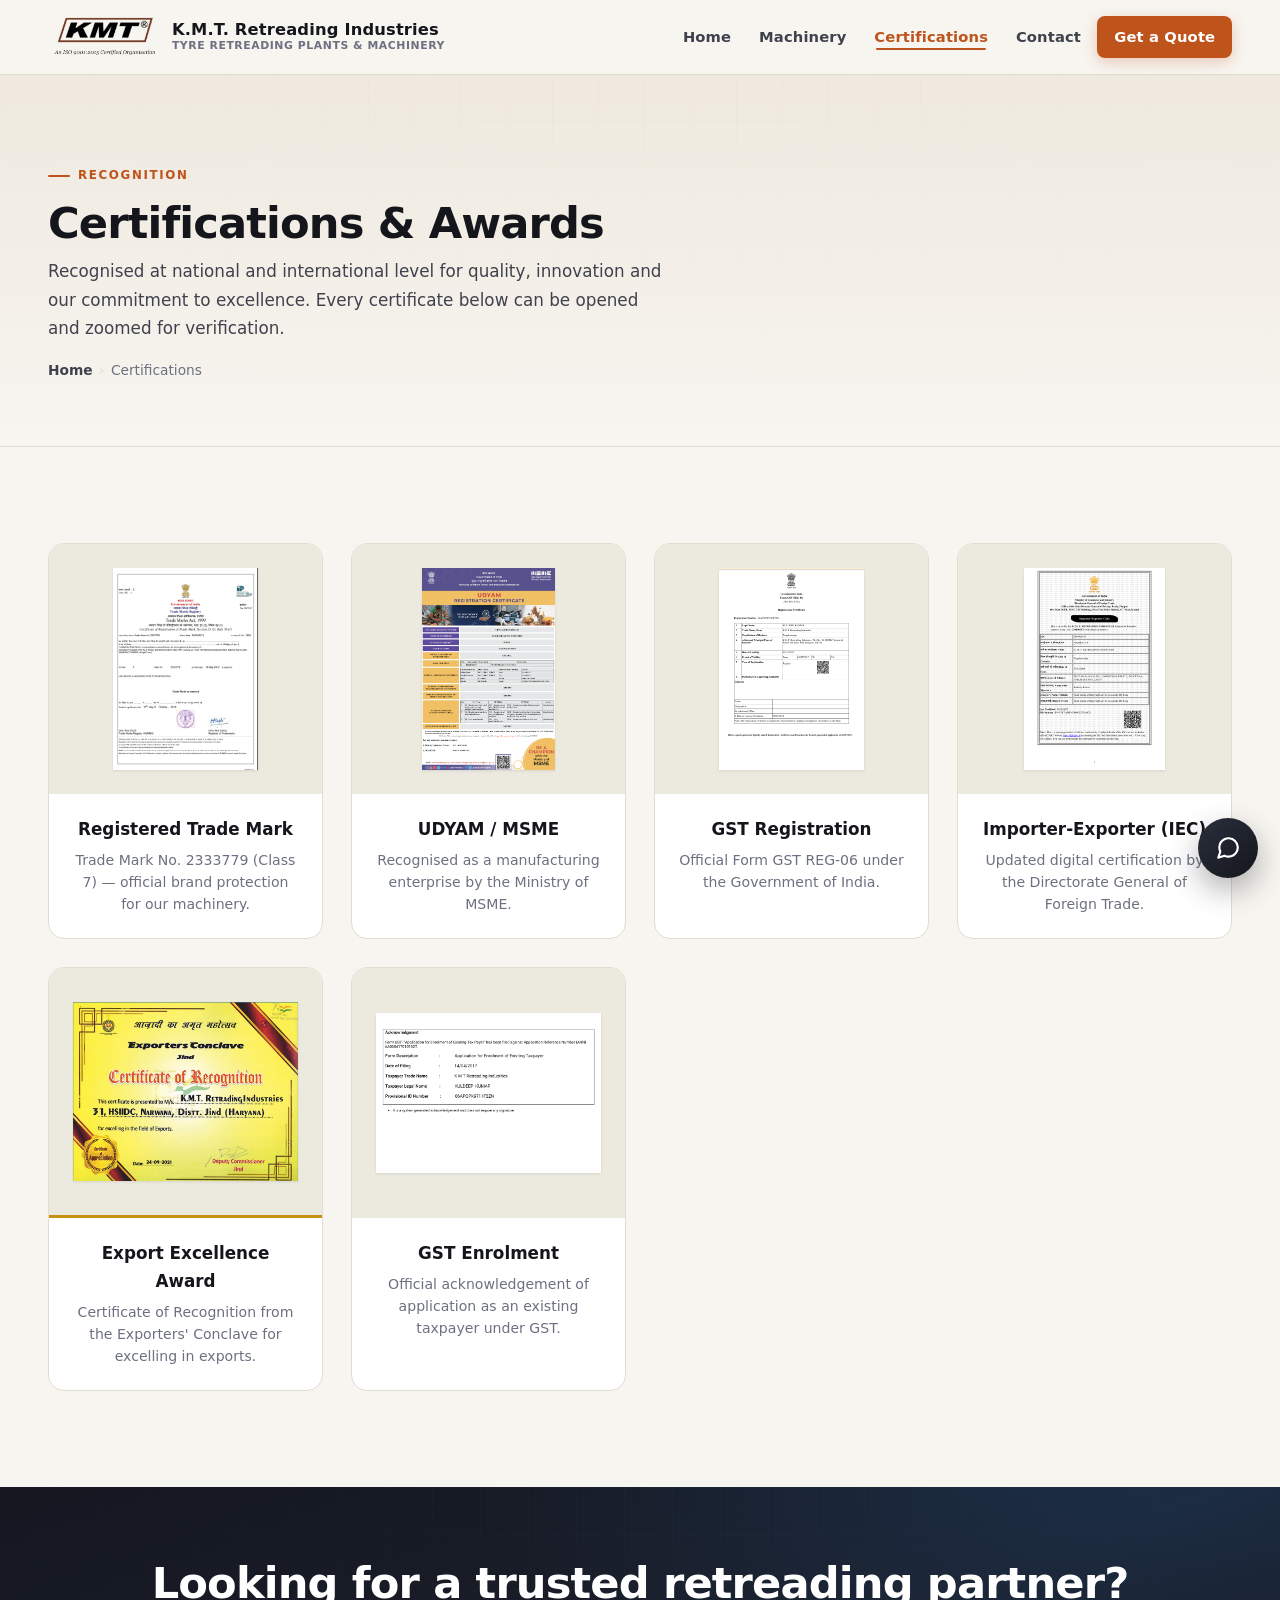
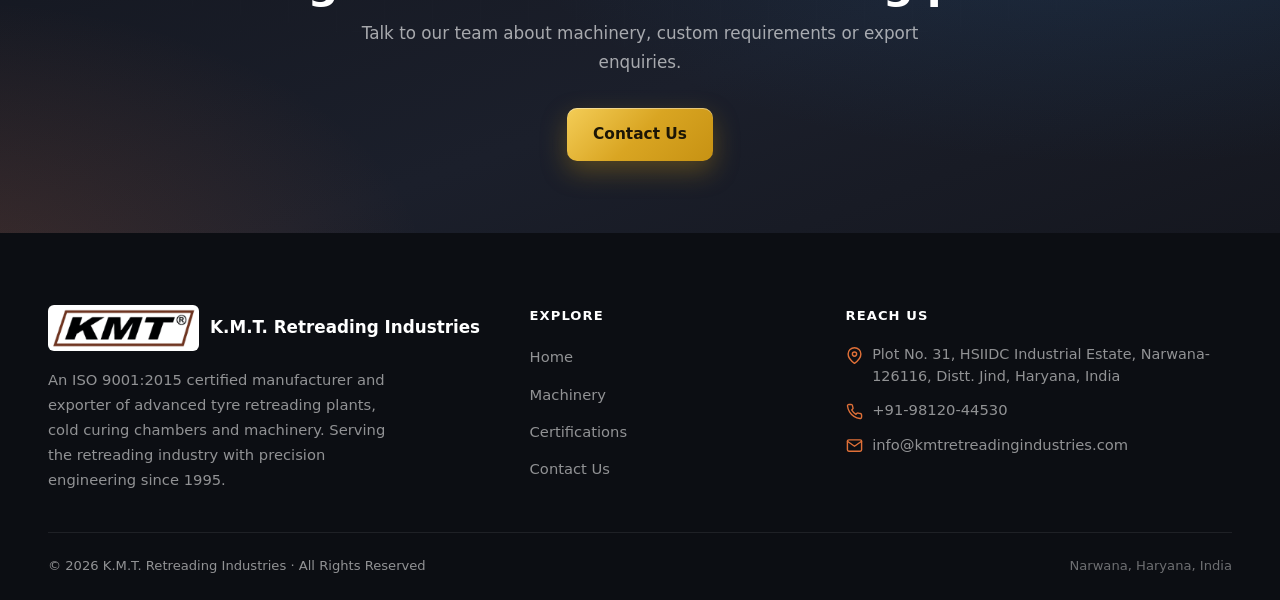
==== commit 4ea693bd: "Add files via upload" ====
--- a/certifications.html
+++ b/certifications.html
@@ -26,10 +26,10 @@
 <header class="site-nav">
   <div class="nav-inner">
     <a href="index.html" class="nav-logo">
-      <img src="image/favicon.png" alt="K.M.T. Retreading Industries logo" class="nav-logo-img">
+      <img src="image/kmt-logo.png" alt="K.M.T. Retreading Industries — ISO 9001:2015 Certified Organisation" class="nav-logo-img" width="420" height="169">
       <span class="nav-logo-text">
         <strong>K.M.T. Retreading Industries</strong>
-        <span>ISO 9001:2015 · Est. 1995</span>
+        <span>Tyre Retreading Plants &amp; Machinery</span>
       </span>
     </a>
     <button class="nav-toggle" id="navToggle" aria-label="Open menu" aria-controls="navMenu" aria-expanded="false">
--- a/css/styles.css
+++ b/css/styles.css
@@ -100,14 +100,13 @@
 }
 
 .nav-logo { display: flex; align-items: center; gap: 0.7rem; text-decoration: none; }
-.nav-logo { flex-shrink: 1; min-width: 0; }
+.nav-logo { flex-shrink: 1; min-width: 0; gap: 0.6rem; }
 .nav-logo-img {
-  height: 38px; width: auto; max-width: 150px;
+  height: 46px; width: auto; max-width: 128px;
   object-fit: contain;
-  border-radius: 4px;
   flex-shrink: 0;
 }
-.nav-logo-text { display: flex; flex-direction: column; line-height: 1.15; }
+.nav-logo-text { display: flex; flex-direction: column; line-height: 1.15; min-width: 0; }
 .nav-logo-text strong {
   font-family: var(--font-head);
   font-size: 1.02rem;
@@ -161,6 +160,7 @@
   background: transparent; border: 1.5px solid var(--paper-3);
   width: 44px; height: 44px; border-radius: 10px;
   cursor: pointer; color: var(--ink); align-items: center; justify-content: center;
+  flex-shrink: 0;
 }
 .nav-toggle svg { width: 22px; height: 22px; }
 .nav-toggle .ico-close { display: none; }
@@ -592,8 +592,9 @@
 }
 
 @media (max-width: 560px) {
-  .nav-logo-text { display: none; }
-  .nav-logo-img { height: 40px; max-width: 160px; }
+  .nav-logo-text span { display: none; }
+  .nav-logo-text strong { font-size: 0.8rem; line-height: 1.12; }
+  .nav-logo-img { height: 40px; max-width: 112px; }
   .hero-actions .btn { flex: 1 1 100%; }
   .form-row { grid-template-columns: 1fr; gap: 0; }
   .footer-grid { grid-template-columns: 1fr; }
